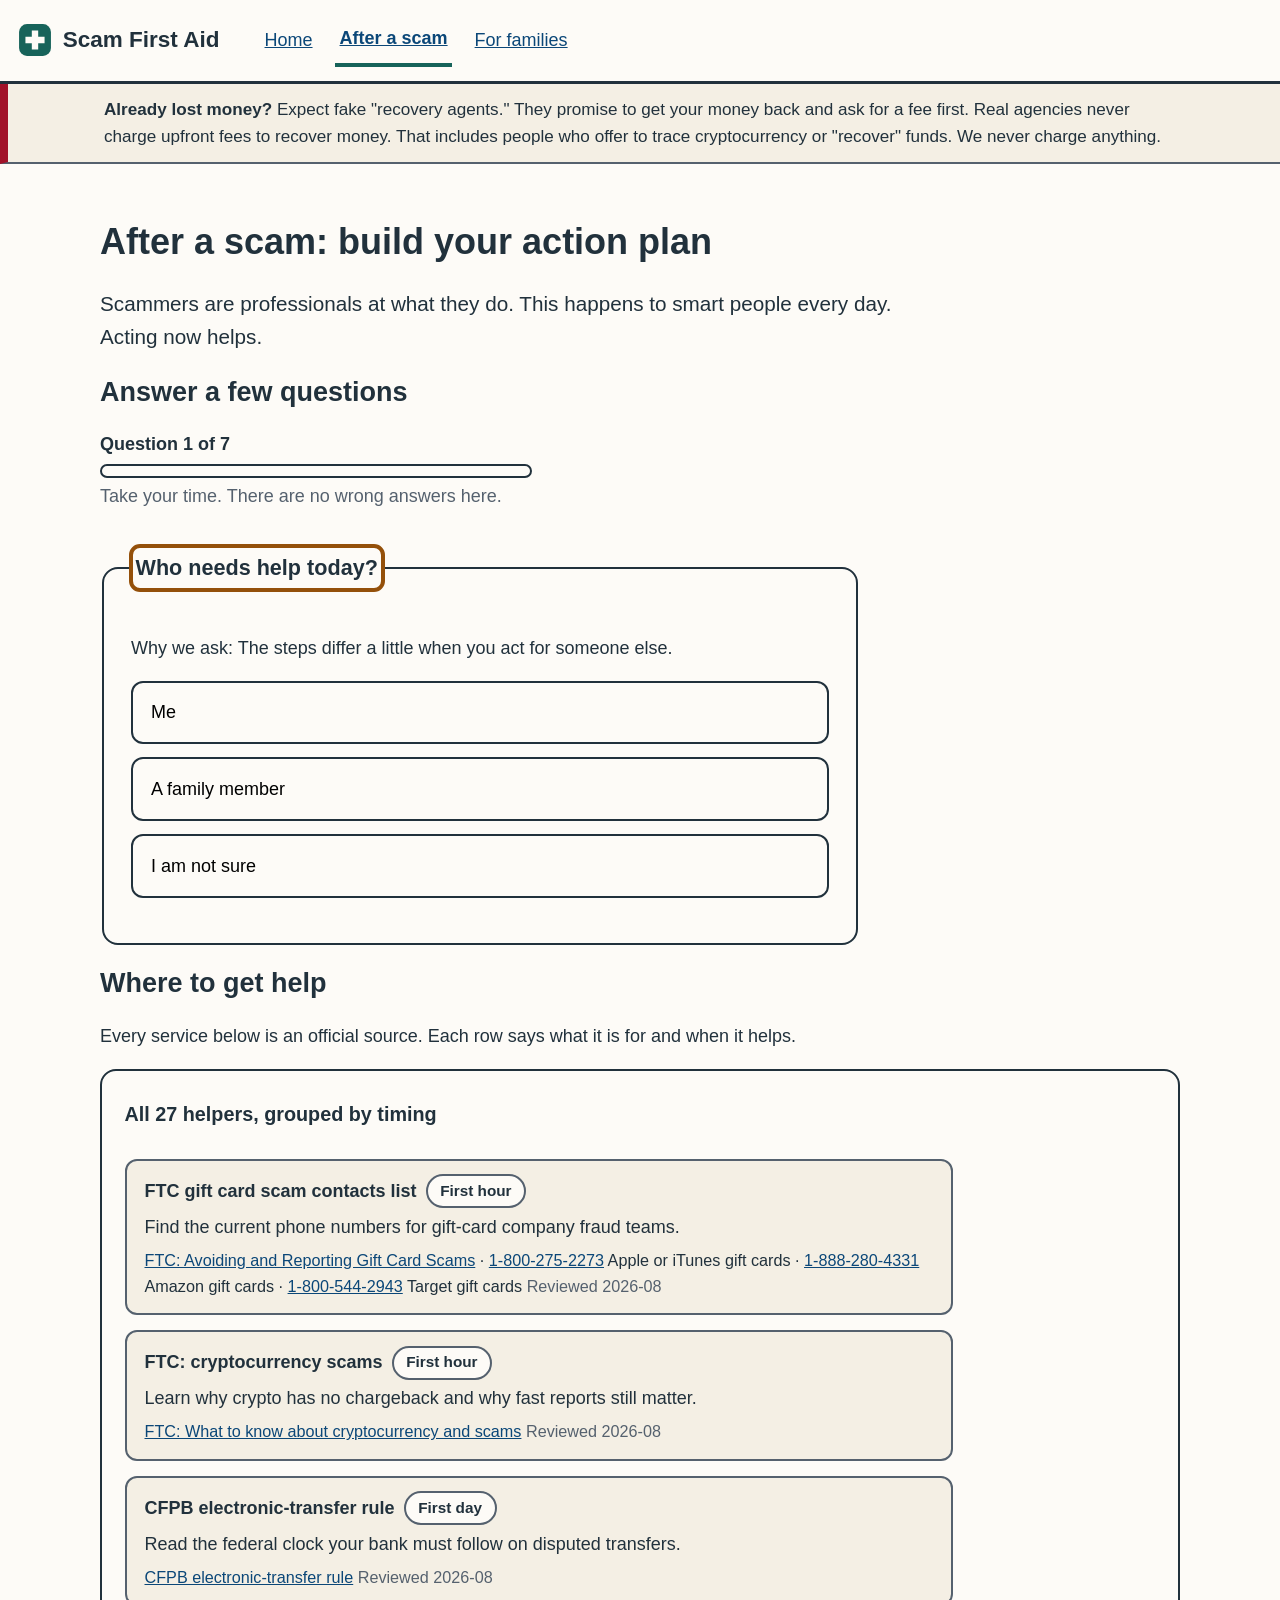
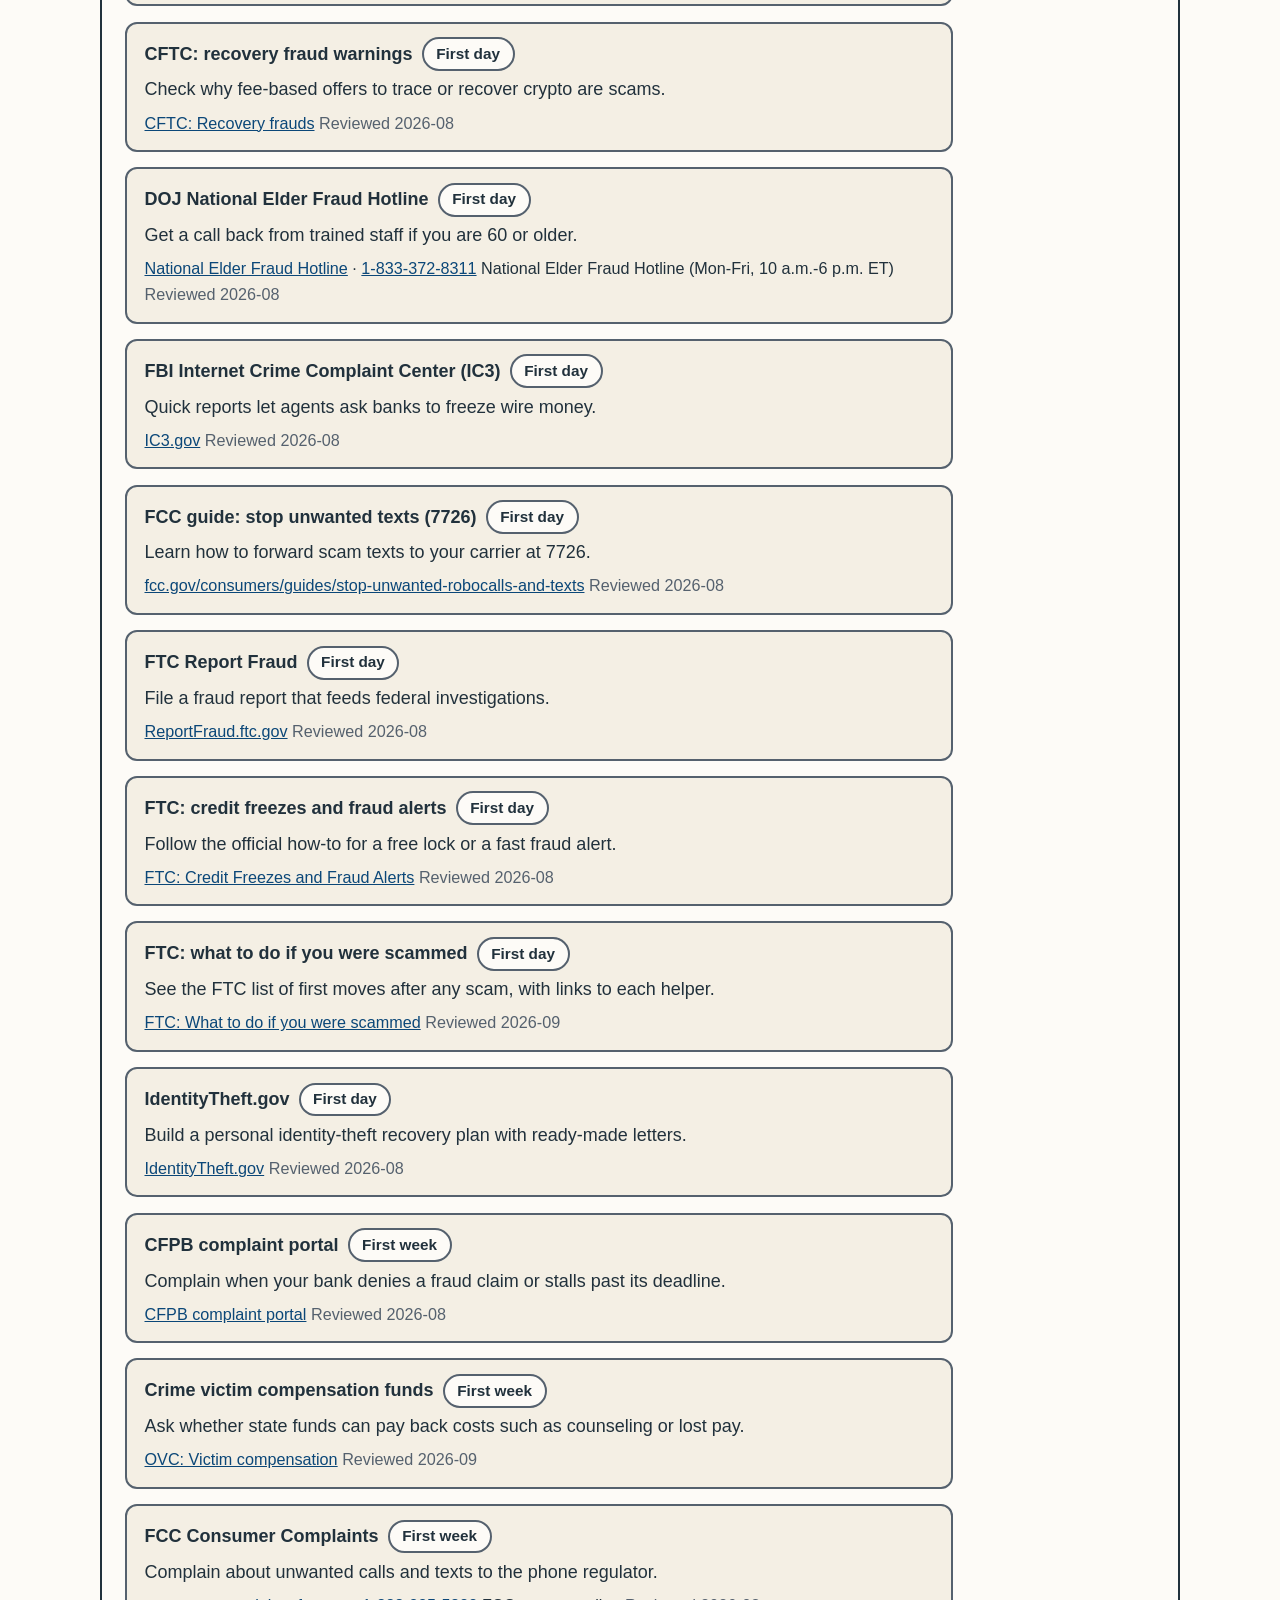
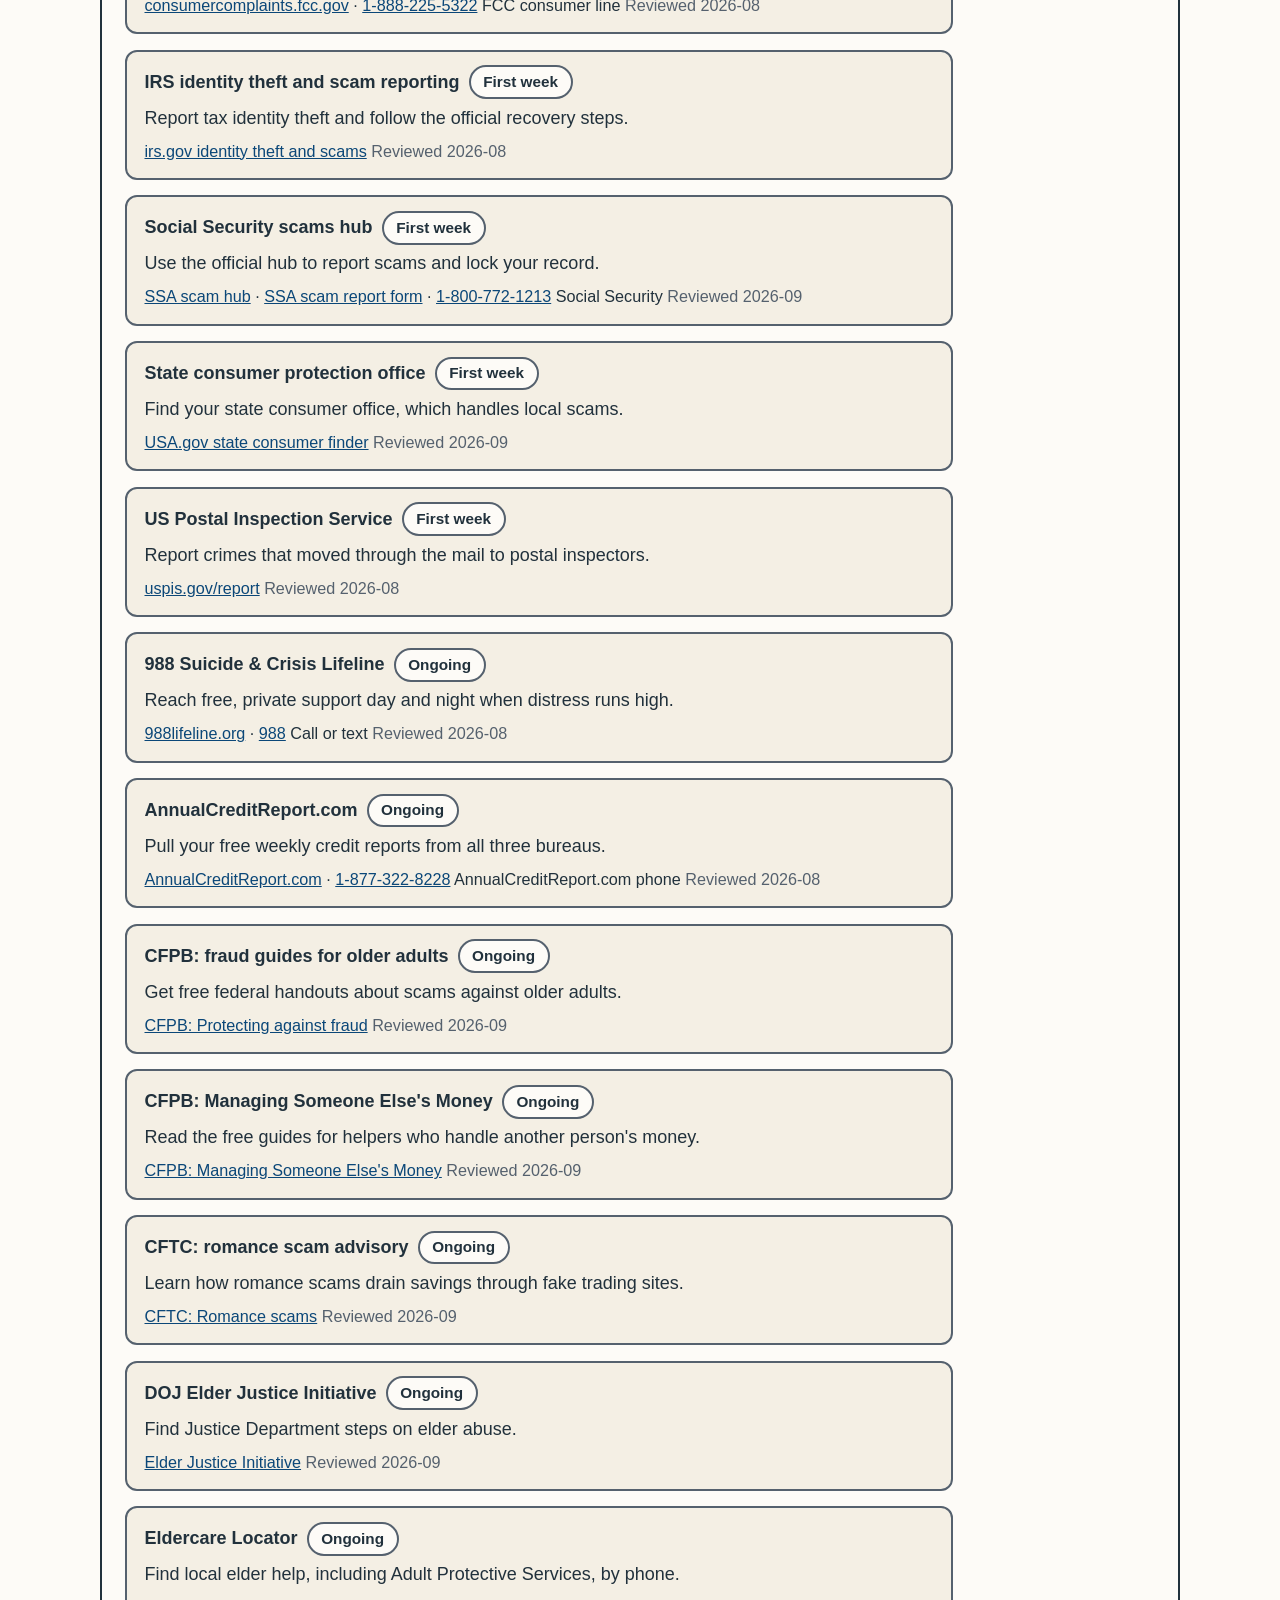
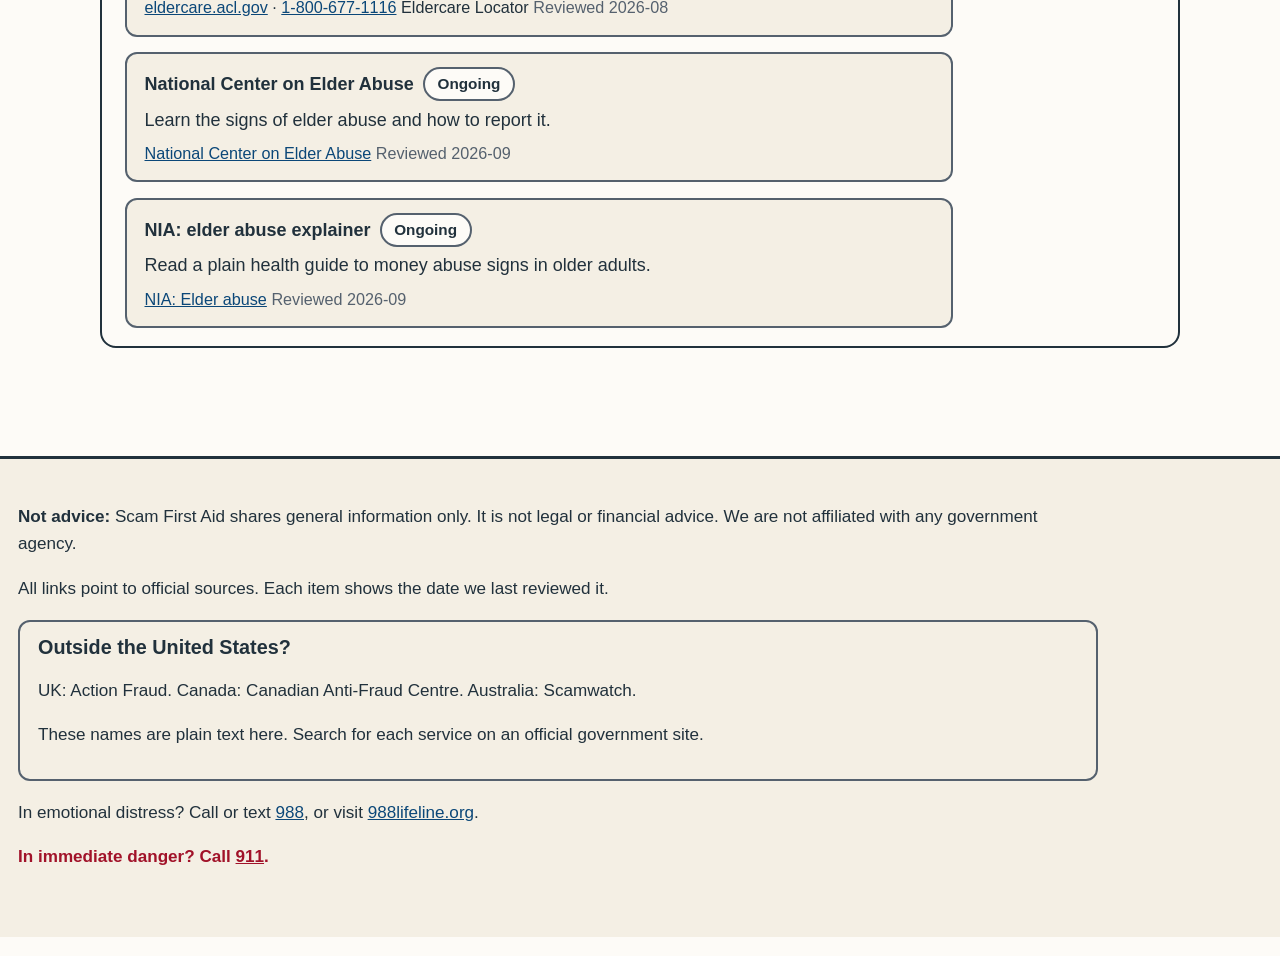
==== after-a-scam.html @ e0d2bd54 "Publish reviewed Scam First Aid static site" ====
<!doctype html>
<html lang="en">
<head>
<meta charset="utf-8">
<meta name="viewport" content="width=device-width, initial-scale=1">
<title>After a scam - build your action plan | Scam First Aid</title>
<meta name="description" content="Answer a few questions. Get ordered, printable steps for gift cards, wires, ACH transfers, debit-card charges, payment apps, identity theft, and more.">
<link rel="icon" href="assets/img/favicon.svg" type="image/svg+xml">
<link rel="stylesheet" href="assets/css/site.css">
<link rel="stylesheet" href="assets/css/print.css" media="print">
</head>
<body>
<a class="skip" href="#main">Skip to main content</a>
<header class="site-header">
  <p class="brand"><a class="brand-link" href="index.html"><img class="brand-mark" src="assets/img/favicon.svg" alt=""><span>Scam First Aid</span></a></p>
  <nav aria-label="Main">
    <ul>
      <li><a href="index.html">Home</a></li>
      <li><a href="after-a-scam.html" aria-current="page">After a scam</a></li>
      <li><a href="family.html">For families</a></li>
    </ul>
  </nav>
</header>

<div class="banner-warning">
  <p class="banner-full"><strong>Already lost money?</strong> Expect fake "recovery agents." They promise to get your money back and ask for a fee first. Real agencies never charge upfront fees to recover money. That includes people who offer to trace cryptocurrency or "recover" funds. We never charge anything.</p>
  <details class="banner-short">
    <summary><span><strong>Lost money?</strong> Beware fees.</span></summary>
    <p>They promise to get your money back and ask for a fee first. That includes people who offer to trace cryptocurrency or "recover" funds. Real agencies never charge upfront fees to recover money. We never charge anything.</p>
  </details>
</div>

<main id="main">
  <div class="page-intro">
    <h1>After a scam: build your action plan</h1>
    <p class="lede">Scammers are professionals at what they do. This happens to smart people every day. Acting now helps.</p>
  </div>

  <section id="wizard" aria-labelledby="wiz-title">
    <h2 id="wiz-title">Answer a few questions</h2>
    <div id="wiz-body"></div>
    <noscript>
      <h3>The short version, no JavaScript needed</h3>
      <ol>
        <li><strong>Call your bank's fraud line now.</strong> Use the number on the back of your card or a paper statement. Ask them to flag your account and review recent activity. Say: "Someone scammed me. Please flag my account."</li>
        <li><strong>Wired money?</strong> Ask your bank to pull the wire back (a recall). The FBI team that freezes wires succeeded about two times out of three in 2024 when victims reported fast. Speed matters most in the first 24 hours.</li>
        <li><strong>Paid with gift cards?</strong> Call the company now. Apple: <a href="tel:+18002752273">1-800-275-2273</a>. Amazon: <a href="tel:+18882804331">1-888-280-4331</a>. Target: <a href="tel:+18005442943">1-800-544-2943</a>. Google Play takes reports online - use the <a href="https://consumer.ftc.gov/articles/avoiding-and-reporting-gift-card-scams" target="_blank" rel="noopener noreferrer">FTC contact list</a>.</li>
        <li><strong>Forward scam texts to 7726.</strong> When your carrier replies, send them the sender's number. See the <a href="https://www.fcc.gov/consumers/guides/stop-unwanted-robocalls-and-texts" target="_blank" rel="noopener noreferrer">FCC guide</a>.</li>
        <li><strong>Debit card, payment app, or ACH bank transfer you did not approve?</strong> Tell your bank: "Please treat this as a disputed error under federal rules. If you need more than 10 business days, give me provisional credit now." Try to report within 60 days of the statement showing it. Some cases can take 45 or 90 days. Read the <a href="https://www.consumerfinance.gov/rules-policy/regulations/1005/11/" target="_blank" rel="noopener noreferrer">CFPB rule</a>. If you sent the payment yourself, getting it back is harder, not hopeless.</li>
        <li><strong>Bank said no or went quiet?</strong> Complain to the <a href="https://www.consumerfinance.gov/complaint/" target="_blank" rel="noopener noreferrer">CFPB</a>. Companies must answer.</li>
        <li><strong>Report it.</strong> Start at <a href="https://reportfraud.ftc.gov/" target="_blank" rel="noopener noreferrer">ReportFraud.ftc.gov</a>. Identity theft? <a href="https://www.identitytheft.gov/" target="_blank" rel="noopener noreferrer">IdentityTheft.gov</a> builds a recovery plan. Scam ran online or by wire? Report at <a href="https://www.ic3.gov/" target="_blank" rel="noopener noreferrer">IC3.gov</a>. Fast reports give the FBI team a chance to ask banks to freeze money.</li>
        <li><strong>Shared your Social Security number?</strong> Freeze your credit at all three bureaus. A credit freeze is a free lock on new loans. A fraud alert is a free one-year flag at one bureau; that bureau tells the other two. How-to: <a href="https://consumer.ftc.gov/articles/credit-freezes-and-fraud-alerts" target="_blank" rel="noopener noreferrer">FTC guide</a>.</li>
        <li><strong>Check your credit weekly.</strong> All three reports are permanently free every week at <a href="https://www.annualcreditreport.com/index.action" target="_blank" rel="noopener noreferrer">AnnualCreditReport.com</a>. Call 1-877-322-8228.</li>
        <li><strong>Paid with crypto?</strong> Crypto has no chargeback, and no bank can pull it back. Report fast to <a href="https://www.ic3.gov/" target="_blank" rel="noopener noreferrer">IC3.gov</a>. Anyone offering to trace or recover coins for a fee is selling a second scam. Read the <a href="https://www.cftc.gov/LearnAndProtect/AdvisoriesAndArticles/RecoveryFrauds.html" target="_blank" rel="noopener noreferrer">CFTC warning</a>.</li>
        <li><strong>Never pay anyone upfront to recover money.</strong> That offer is always another scam.</li>
      </ol>
      <p>Crisis help: call or text <a href="tel:988">988</a>. Older adults: Eldercare Locator <a href="tel:+18006771116">1-800-677-1116</a>. <span class="danger-note">Immediate danger: <a href="tel:911">911</a>.</span></p>
    </noscript>
  </section>

  <div id="plan" hidden></div>

  <section id="help-directory" aria-labelledby="help-dir-title">
    <h2 id="help-dir-title">Where to get help</h2>
    <p>Every service below is an official source. Each row says what it is for and when it helps.</p>
<!-- HELP-DIRECTORY:START -->
    <details class="help-directory" open>
      <summary>All 27 helpers, grouped by timing</summary>
      <ul class="directory-list">
      <li class="dir-row" data-agency="ftc-giftcards">
        <p class="dir-head"><strong>FTC gift card scam contacts list</strong> <span class="dir-chip">First hour</span></p>
        <p class="dir-for">Find the current phone numbers for gift-card company fraud teams.</p>
        <p class="dir-meta"><a href="https://consumer.ftc.gov/articles/avoiding-and-reporting-gift-card-scams" target="_blank" rel="noopener noreferrer">FTC: Avoiding and Reporting Gift Card Scams</a> · <a href="tel:+18002752273">1-800-275-2273</a> Apple or iTunes gift cards · <a href="tel:+18882804331">1-888-280-4331</a> Amazon gift cards · <a href="tel:+18005442943">1-800-544-2943</a> Target gift cards <span class="dir-reviewed">Reviewed 2026-08</span></p>
      </li>
      <li class="dir-row" data-agency="ftc-crypto">
        <p class="dir-head"><strong>FTC: cryptocurrency scams</strong> <span class="dir-chip">First hour</span></p>
        <p class="dir-for">Learn why crypto has no chargeback and why fast reports still matter.</p>
        <p class="dir-meta"><a href="https://consumer.ftc.gov/articles/what-know-about-cryptocurrency-and-scams" target="_blank" rel="noopener noreferrer">FTC: What to know about cryptocurrency and scams</a> <span class="dir-reviewed">Reviewed 2026-08</span></p>
      </li>
      <li class="dir-row" data-agency="cfpb-reg-e">
        <p class="dir-head"><strong>CFPB electronic-transfer rule</strong> <span class="dir-chip">First day</span></p>
        <p class="dir-for">Read the federal clock your bank must follow on disputed transfers.</p>
        <p class="dir-meta"><a href="https://www.consumerfinance.gov/rules-policy/regulations/1005/11/" target="_blank" rel="noopener noreferrer">CFPB electronic-transfer rule</a> <span class="dir-reviewed">Reviewed 2026-08</span></p>
      </li>
      <li class="dir-row" data-agency="cftc-recovery-frauds">
        <p class="dir-head"><strong>CFTC: recovery fraud warnings</strong> <span class="dir-chip">First day</span></p>
        <p class="dir-for">Check why fee-based offers to trace or recover crypto are scams.</p>
        <p class="dir-meta"><a href="https://www.cftc.gov/LearnAndProtect/AdvisoriesAndArticles/RecoveryFrauds.html" target="_blank" rel="noopener noreferrer">CFTC: Recovery frauds</a> <span class="dir-reviewed">Reviewed 2026-08</span></p>
      </li>
      <li class="dir-row" data-agency="ovc-elder-hotline">
        <p class="dir-head"><strong>DOJ National Elder Fraud Hotline</strong> <span class="dir-chip">First day</span></p>
        <p class="dir-for">Get a call back from trained staff if you are 60 or older.</p>
        <p class="dir-meta"><a href="https://ovc.ojp.gov/program/stop-elder-fraud/providing-help-restoring-hope" target="_blank" rel="noopener noreferrer">National Elder Fraud Hotline</a> · <a href="tel:+18333728311">1-833-372-8311</a> National Elder Fraud Hotline (Mon-Fri, 10 a.m.-6 p.m. ET) <span class="dir-reviewed">Reviewed 2026-08</span></p>
      </li>
      <li class="dir-row" data-agency="ic3">
        <p class="dir-head"><strong>FBI Internet Crime Complaint Center (IC3)</strong> <span class="dir-chip">First day</span></p>
        <p class="dir-for">Quick reports let agents ask banks to freeze wire money.</p>
        <p class="dir-meta"><a href="https://www.ic3.gov/" target="_blank" rel="noopener noreferrer">IC3.gov</a> <span class="dir-reviewed">Reviewed 2026-08</span></p>
      </li>
      <li class="dir-row" data-agency="fcc-7726-guide">
        <p class="dir-head"><strong>FCC guide: stop unwanted texts (7726)</strong> <span class="dir-chip">First day</span></p>
        <p class="dir-for">Learn how to forward scam texts to your carrier at 7726.</p>
        <p class="dir-meta"><a href="https://www.fcc.gov/consumers/guides/stop-unwanted-robocalls-and-texts" target="_blank" rel="noopener noreferrer">fcc.gov/consumers/guides/stop-unwanted-robocalls-and-texts</a> <span class="dir-reviewed">Reviewed 2026-08</span></p>
      </li>
      <li class="dir-row" data-agency="ftc-reportfraud">
        <p class="dir-head"><strong>FTC Report Fraud</strong> <span class="dir-chip">First day</span></p>
        <p class="dir-for">File a fraud report that feeds federal investigations.</p>
        <p class="dir-meta"><a href="https://reportfraud.ftc.gov/" target="_blank" rel="noopener noreferrer">ReportFraud.ftc.gov</a> <span class="dir-reviewed">Reviewed 2026-08</span></p>
      </li>
      <li class="dir-row" data-agency="ftc-credit-freezes">
        <p class="dir-head"><strong>FTC: credit freezes and fraud alerts</strong> <span class="dir-chip">First day</span></p>
        <p class="dir-for">Follow the official how-to for a free lock or a fast fraud alert.</p>
        <p class="dir-meta"><a href="https://consumer.ftc.gov/articles/credit-freezes-and-fraud-alerts" target="_blank" rel="noopener noreferrer">FTC: Credit Freezes and Fraud Alerts</a> <span class="dir-reviewed">Reviewed 2026-08</span></p>
      </li>
      <li class="dir-row" data-agency="ftc-scammed">
        <p class="dir-head"><strong>FTC: what to do if you were scammed</strong> <span class="dir-chip">First day</span></p>
        <p class="dir-for">See the FTC list of first moves after any scam, with links to each helper.</p>
        <p class="dir-meta"><a href="https://consumer.ftc.gov/articles/what-do-if-you-were-scammed" target="_blank" rel="noopener noreferrer">FTC: What to do if you were scammed</a> <span class="dir-reviewed">Reviewed 2026-09</span></p>
      </li>
      <li class="dir-row" data-agency="identitytheft">
        <p class="dir-head"><strong>IdentityTheft.gov</strong> <span class="dir-chip">First day</span></p>
        <p class="dir-for">Build a personal identity-theft recovery plan with ready-made letters.</p>
        <p class="dir-meta"><a href="https://www.identitytheft.gov/" target="_blank" rel="noopener noreferrer">IdentityTheft.gov</a> <span class="dir-reviewed">Reviewed 2026-08</span></p>
      </li>
      <li class="dir-row" data-agency="cfpb-complaint">
        <p class="dir-head"><strong>CFPB complaint portal</strong> <span class="dir-chip">First week</span></p>
        <p class="dir-for">Complain when your bank denies a fraud claim or stalls past its deadline.</p>
        <p class="dir-meta"><a href="https://www.consumerfinance.gov/complaint/" target="_blank" rel="noopener noreferrer">CFPB complaint portal</a> <span class="dir-reviewed">Reviewed 2026-08</span></p>
      </li>
      <li class="dir-row" data-agency="ovc-compensation">
        <p class="dir-head"><strong>Crime victim compensation funds</strong> <span class="dir-chip">First week</span></p>
        <p class="dir-for">Ask whether state funds can pay back costs such as counseling or lost pay.</p>
        <p class="dir-meta"><a href="https://ovc.ojp.gov/topics/victim-compensation" target="_blank" rel="noopener noreferrer">OVC: Victim compensation</a> <span class="dir-reviewed">Reviewed 2026-09</span></p>
      </li>
      <li class="dir-row" data-agency="fcc-complaints">
        <p class="dir-head"><strong>FCC Consumer Complaints</strong> <span class="dir-chip">First week</span></p>
        <p class="dir-for">Complain about unwanted calls and texts to the phone regulator.</p>
        <p class="dir-meta"><a href="https://consumercomplaints.fcc.gov/hc/en-us" target="_blank" rel="noopener noreferrer">consumercomplaints.fcc.gov</a> · <a href="tel:+18882255322">1-888-225-5322</a> FCC consumer line <span class="dir-reviewed">Reviewed 2026-08</span></p>
      </li>
      <li class="dir-row" data-agency="irs-scams">
        <p class="dir-head"><strong>IRS identity theft and scam reporting</strong> <span class="dir-chip">First week</span></p>
        <p class="dir-for">Report tax identity theft and follow the official recovery steps.</p>
        <p class="dir-meta"><a href="https://www.irs.gov/identity-theft-fraud-scams" target="_blank" rel="noopener noreferrer">irs.gov identity theft and scams</a> <span class="dir-reviewed">Reviewed 2026-08</span></p>
      </li>
      <li class="dir-row" data-agency="ssa-scams">
        <p class="dir-head"><strong>Social Security scams hub</strong> <span class="dir-chip">First week</span></p>
        <p class="dir-for">Use the official hub to report scams and lock your record.</p>
        <p class="dir-meta"><a href="https://www.ssa.gov/scam/" target="_blank" rel="noopener noreferrer">SSA scam hub</a> · <a href="https://oig.ssa.gov/report/" target="_blank" rel="noopener noreferrer">SSA scam report form</a> · <a href="tel:+18007721213">1-800-772-1213</a> Social Security <span class="dir-reviewed">Reviewed 2026-09</span></p>
      </li>
      <li class="dir-row" data-agency="state-consumer">
        <p class="dir-head"><strong>State consumer protection office</strong> <span class="dir-chip">First week</span></p>
        <p class="dir-for">Find your state consumer office, which handles local scams.</p>
        <p class="dir-meta"><a href="https://www.usa.gov/state-consumer" target="_blank" rel="noopener noreferrer">USA.gov state consumer finder</a> <span class="dir-reviewed">Reviewed 2026-09</span></p>
      </li>
      <li class="dir-row" data-agency="uspis">
        <p class="dir-head"><strong>US Postal Inspection Service</strong> <span class="dir-chip">First week</span></p>
        <p class="dir-for">Report crimes that moved through the mail to postal inspectors.</p>
        <p class="dir-meta"><a href="https://www.uspis.gov/report" target="_blank" rel="noopener noreferrer">uspis.gov/report</a> <span class="dir-reviewed">Reviewed 2026-08</span></p>
      </li>
      <li class="dir-row" data-agency="lifeline-988">
        <p class="dir-head"><strong>988 Suicide &amp; Crisis Lifeline</strong> <span class="dir-chip">Ongoing</span></p>
        <p class="dir-for">Reach free, private support day and night when distress runs high.</p>
        <p class="dir-meta"><a href="https://988lifeline.org/" target="_blank" rel="noopener noreferrer">988lifeline.org</a> · <a href="tel:988">988</a> Call or text <span class="dir-reviewed">Reviewed 2026-08</span></p>
      </li>
      <li class="dir-row" data-agency="annualcreditreport">
        <p class="dir-head"><strong>AnnualCreditReport.com</strong> <span class="dir-chip">Ongoing</span></p>
        <p class="dir-for">Pull your free weekly credit reports from all three bureaus.</p>
        <p class="dir-meta"><a href="https://www.annualcreditreport.com/index.action" target="_blank" rel="noopener noreferrer">AnnualCreditReport.com</a> · <a href="tel:+18773228228">1-877-322-8228</a> AnnualCreditReport.com phone <span class="dir-reviewed">Reviewed 2026-08</span></p>
      </li>
      <li class="dir-row" data-agency="cfpb-older-adults">
        <p class="dir-head"><strong>CFPB: fraud guides for older adults</strong> <span class="dir-chip">Ongoing</span></p>
        <p class="dir-for">Get free federal handouts about scams against older adults.</p>
        <p class="dir-meta"><a href="https://www.consumerfinance.gov/consumer-tools/educator-tools/resources-for-older-adults/protecting-against-fraud/" target="_blank" rel="noopener noreferrer">CFPB: Protecting against fraud</a> <span class="dir-reviewed">Reviewed 2026-09</span></p>
      </li>
      <li class="dir-row" data-agency="cfpb-msem">
        <p class="dir-head"><strong>CFPB: Managing Someone Else's Money</strong> <span class="dir-chip">Ongoing</span></p>
        <p class="dir-for">Read the free guides for helpers who handle another person's money.</p>
        <p class="dir-meta"><a href="https://www.consumerfinance.gov/consumer-tools/managing-someone-elses-money/" target="_blank" rel="noopener noreferrer">CFPB: Managing Someone Else's Money</a> <span class="dir-reviewed">Reviewed 2026-09</span></p>
      </li>
      <li class="dir-row" data-agency="cftc-romance">
        <p class="dir-head"><strong>CFTC: romance scam advisory</strong> <span class="dir-chip">Ongoing</span></p>
        <p class="dir-for">Learn how romance scams drain savings through fake trading sites.</p>
        <p class="dir-meta"><a href="https://www.cftc.gov/LearnAndProtect/AdvisoriesAndArticles/RomanceScam.html" target="_blank" rel="noopener noreferrer">CFTC: Romance scams</a> <span class="dir-reviewed">Reviewed 2026-09</span></p>
      </li>
      <li class="dir-row" data-agency="doj-elderjustice">
        <p class="dir-head"><strong>DOJ Elder Justice Initiative</strong> <span class="dir-chip">Ongoing</span></p>
        <p class="dir-for">Find Justice Department steps on elder abuse.</p>
        <p class="dir-meta"><a href="https://www.justice.gov/elderjustice" target="_blank" rel="noopener noreferrer">Elder Justice Initiative</a> <span class="dir-reviewed">Reviewed 2026-09</span></p>
      </li>
      <li class="dir-row" data-agency="eldercare-locator">
        <p class="dir-head"><strong>Eldercare Locator</strong> <span class="dir-chip">Ongoing</span></p>
        <p class="dir-for">Find local elder help, including Adult Protective Services, by phone.</p>
        <p class="dir-meta"><a href="https://eldercare.acl.gov/" target="_blank" rel="noopener noreferrer">eldercare.acl.gov</a> · <a href="tel:+18006771116">1-800-677-1116</a> Eldercare Locator <span class="dir-reviewed">Reviewed 2026-08</span></p>
      </li>
      <li class="dir-row" data-agency="ncea">
        <p class="dir-head"><strong>National Center on Elder Abuse</strong> <span class="dir-chip">Ongoing</span></p>
        <p class="dir-for">Learn the signs of elder abuse and how to report it.</p>
        <p class="dir-meta"><a href="https://ncea.acl.gov" target="_blank" rel="noopener noreferrer">National Center on Elder Abuse</a> <span class="dir-reviewed">Reviewed 2026-09</span></p>
      </li>
      <li class="dir-row" data-agency="nia-elder-abuse">
        <p class="dir-head"><strong>NIA: elder abuse explainer</strong> <span class="dir-chip">Ongoing</span></p>
        <p class="dir-for">Read a plain health guide to money abuse signs in older adults.</p>
        <p class="dir-meta"><a href="https://www.nia.nih.gov/health/elder-abuse" target="_blank" rel="noopener noreferrer">NIA: Elder abuse</a> <span class="dir-reviewed">Reviewed 2026-09</span></p>
      </li>
      </ul>
    </details>
    <!-- HELP-DIRECTORY:END -->
  </section>
</main>

<footer class="site-footer no-print">
  <p><strong>Not advice:</strong> Scam First Aid shares general information only. It is not legal or financial advice. We are not affiliated with any government agency.</p>
  <p>All links point to official sources. Each item shows the date we last reviewed it.</p>
  <section class="footer-card" aria-labelledby="outside-us-title">
    <h2 id="outside-us-title">Outside the United States?</h2>
    <p>UK: Action Fraud. Canada: Canadian Anti-Fraud Centre. Australia: Scamwatch.</p>
    <p>These names are plain text here. Search for each service on an official government site.</p>
  </section>
  <p>In emotional distress? Call or text <a href="tel:988">988</a>, or visit <a href="https://988lifeline.org/" target="_blank" rel="noopener noreferrer">988lifeline.org</a>.</p>
  <p class="danger-note">In immediate danger? Call <a href="tel:911">911</a>.</p>
</footer>

<p id="sfa-live" class="visually-hidden" role="status" aria-live="polite"></p>

<script src="assets/js/sfa-common.js" defer></script>
<script src="assets/js/sfa-data.generated.js" defer></script>
<script src="assets/js/sfa-wizard.js" defer></script>
<script defer>
(function () {
  'use strict';
  function boot() {
    try {
      window.SFA.wizard.init(document.getElementById('wizard'), document.getElementById('plan'));
    } catch (err) {
      window.SFA.fault(err);
    }
  }
  if (document.readyState === 'loading') {
    document.addEventListener('DOMContentLoaded', boot);
  } else {
    boot();
  }
})();
</script>
</body>
</html>
---- assets/css/site.css ----
:root {
  --paper: #fdfbf7;
  --ink: #21313c;
  --soft: #f4efe4;
  --calm-soft: #e3eee6;
  --calm: #17635a;
  --calm-dark: #0f4a43;
  --link: #0b4778;
  --link-visited: #5b3d80;
  --focus: #94500a;
  --line: #55616e;
  --urgent: #8a4500;
  --today-badge-bg: #7a4d00;
  --danger: #a11229;
}

* { box-sizing: border-box; }

html {
  font-size: 112.5%;
  scroll-behavior: smooth;
}

body {
  margin: 0;
  background: var(--paper);
  color: var(--ink);
  font-family: "Source Sans 3", "Source Sans Pro", -apple-system, "Segoe UI", Roboto, Arial, sans-serif;
  line-height: 1.6;
}

body.large-print {
  font-size: 133%;
}

p, li, dd { max-width: 46rem; }

h1, h2, h3 { line-height: 1.2; max-width: 40rem; }

a { color: var(--link); }
a:visited { color: var(--link-visited); }

a:focus-visible, button:focus-visible, input:focus-visible, select:focus-visible, [tabindex]:focus-visible {
  outline: 4px solid var(--focus);
  outline-offset: 3px;
  border-radius: 4px;
}

.skip {
  position: absolute;
  left: -9999px;
  top: 0;
  background: var(--paper);
  padding: 0.75rem 1rem;
  z-index: 10;
}
.skip:focus { left: 0.5rem; }

.visually-hidden {
  position: absolute !important;
  width: 1px;
  height: 1px;
  overflow: hidden;
  clip: rect(0 0 0 0);
  white-space: nowrap;
}

.site-header {
  border-bottom: 3px solid var(--ink);
  padding: 0.75rem 1rem;
  display: flex;
  flex-wrap: wrap;
  gap: 0.5rem 2rem;
  align-items: center;
  background: var(--paper);
}

.brand {
  margin: 0;
  font-weight: 700;
  font-size: 1.25rem;
}
.brand-link {
  display: inline-flex;
  align-items: center;
  gap: 0.6rem;
  min-height: 52px;
  padding-right: 0.25rem;
  color: var(--ink);
  text-decoration: none;
}
.brand-mark {
  width: 34px;
  height: 34px;
  flex: none;
}

.site-header nav ul {
  list-style: none;
  display: flex;
  gap: 1rem;
  margin: 0;
  padding: 0;
  flex-wrap: wrap;
}
.site-header nav a {
  display: inline-flex;
  align-items: center;
  padding: 0.45rem 0.25rem;
  min-height: 52px;
  line-height: 1.3;
}
.site-header nav a[aria-current="page"] {
  font-weight: 700;
  border-bottom: 4px solid var(--calm);
}

.banner-warning {
  background: var(--soft);
  border-bottom: 2px solid var(--line);
  border-left: 8px solid var(--danger);
  padding: 0.65rem 1rem;
  font-size: 0.95rem;
}
.banner-warning p { margin: 0 auto; max-width: 60rem; }
.banner-short { display: none; }

main {
  padding: 2rem 1rem 3.5rem;
  max-width: 62rem;
  margin: 0 auto;
}

.lede { font-size: 1.15rem; }

.hero {
  background: var(--calm-soft);
  border: 2px solid var(--line);
  border-radius: 20px;
  padding: 1.5rem;
  margin: 0 0 1.5rem;
  display: grid;
  gap: 1rem;
  align-items: center;
}
.hero h1 {
  margin: 0 0 0.4rem;
  font-size: 1.9rem;
  letter-spacing: -0.01em;
}
.hero .lede { margin: 0; }
.hero-art {
  width: 100%;
  max-width: 17rem;
  height: auto;
  justify-self: center;
}

@media (min-width: 48rem) {
  .hero { grid-template-columns: 1.2fr 1fr; padding: 1.25rem 1.75rem; }
  .hero-art { max-width: 14rem; }
}

@media (max-width: 480px) {
  .banner-full { display: none; }
  .banner-short { display: block; margin: 0 auto; max-width: 60rem; }
  .banner-short summary {
    display: flex;
    align-items: center;
    justify-content: space-between;
    gap: 0.75rem;
    min-height: 52px;
    cursor: pointer;
  }
  .banner-short summary::after {
    content: "Read more";
    flex: none;
    font-weight: 700;
    color: var(--calm-dark);
  }
  .banner-short[open] summary::after { content: "Show less"; }
  .hero-art { display: none; }
  main { padding-top: 0.75rem; }
  .hero { padding: 1rem; margin-bottom: 1rem; }
  .hero h1 { font-size: 1.55rem; }
  main.home {
    display: flex;
    flex-direction: column;
  }
  main.home .doors { order: -1; }
}

.doors {
  display: grid;
  gap: 1.5rem;
  grid-template-columns: repeat(auto-fit, minmax(17rem, 1fr));
  margin: 0 0 2rem;
  padding: 0;
  list-style: none;
}

.how-section {
  display: grid;
  grid-template-columns: minmax(0, 1fr) minmax(18rem, 1.25fr);
  gap: 1.25rem;
  align-items: center;
  padding: 1.25rem;
  margin: 0 0 2rem;
  background: var(--calm-soft);
  border: 2px solid var(--line);
  border-radius: 18px;
}
.how-section h2 { margin-top: 0; }
.how-section p { margin-top: 0; }
.pathway-art {
  width: 100%;
  height: auto;
  justify-self: center;
}

.door {
  border: 3px solid var(--ink);
  border-radius: 18px;
  padding: 1.25rem 1.4rem 1.15rem;
  display: flex;
  flex-direction: column;
  gap: 0.5rem;
  min-height: 52px;
  height: 100%;
  color: var(--ink);
  text-decoration: none;
  background: var(--paper);
  transition: transform 0.15s ease-out, box-shadow 0.15s ease-out;
}
.door:hover {
  background: var(--soft);
  transform: translateY(-2px);
  box-shadow: 0 4px 0 rgba(33, 49, 60, 0.25);
}
.door-icon {
  width: 52px;
  height: 52px;
}
.door-eyebrow {
  align-self: flex-start;
  font-size: 0.85rem;
  font-weight: 700;
  letter-spacing: 0.06em;
  text-transform: uppercase;
  color: var(--calm-dark);
  background: var(--calm-soft);
  border-radius: 999px;
  padding: 0.2rem 0.75rem;
}
.door h2 { margin: 0; font-size: 1.45rem; }
.door p { margin: 0; }
.door-cta {
  margin-top: auto;
  padding-top: 0.55rem;
  font-weight: 700;
  color: var(--calm-dark);
}

.how-list li { margin-bottom: 0.75rem; }

.privacy-box {
  border: 2px solid var(--calm);
  border-radius: 14px;
  background: var(--calm-soft);
  padding: 1.25rem 1.5rem;
  margin: 2rem 0;
}
.privacy-box h2 { margin-top: 0; }

.crisis-box {
  border: 3px solid var(--ink);
  border-radius: 12px;
  padding: 1.25rem 1.5rem;
  margin: 2rem 0 0;
}
.crisis-box h2, .crisis-box h3 { margin-top: 0; }
.crisis-box ul { padding-left: 1.25rem; }
.crisis-box li { margin-bottom: 0.6rem; }
.danger-line, .danger-note {
  color: var(--danger);
  font-weight: 700;
}
.danger-line a, .danger-note a { color: inherit; }

.wiz-progress {
  font-weight: 700;
  margin: 1rem 0 0.25rem;
}

.wiz-reassure {
  margin: 0.25rem 0 0.75rem;
  color: var(--line);
}

.progressbar {
  height: 14px;
  border: 2px solid var(--ink);
  border-radius: 999px;
  overflow: hidden;
  max-width: 24rem;
  background: var(--paper);
}
.progressbar span {
  display: block;
  height: 100%;
  width: 0;
  background: var(--calm);
  transition: width 0.2s ease-out;
}

.qcard {
  border: 2px solid var(--ink);
  border-radius: 16px;
  padding: 1.5rem;
  margin-top: 1rem;
  max-width: 42rem;
  background: var(--paper);
}
.qcard legend {
  font-weight: 700;
  font-size: 1.2rem;
  padding: 0 0.25rem;
}
.qcard .why {
  margin: 0 0 1rem;
  color: var(--ink);
}
.qcard fieldset { border: none; margin: 0; padding: 0; }

.choices {
  display: grid;
  gap: 0.75rem;
  padding: 0;
  margin: 0 0 1rem;
  list-style: none;
}

.choice {
  display: flex;
  align-items: center;
  gap: 0.75rem;
  width: 100%;
  min-height: 52px;
  text-align: left;
  font: inherit;
  padding: 0.85rem 1rem;
  border: 2px solid var(--ink);
  border-radius: 12px;
  background: var(--paper);
  cursor: pointer;
}
.choice:hover { background: var(--soft); }
.choice input {
  width: 26px;
  height: 26px;
  accent-color: var(--calm);
}

.wiz-actions {
  display: flex;
  gap: 0.75rem;
  flex-wrap: wrap;
  align-items: center;
}

button.btn, a.btn {
  font: inherit;
  font-weight: 700;
  min-height: 52px;
  padding: 0.65rem 1.35rem;
  border-radius: 12px;
  border: 2px solid var(--ink);
  background: var(--paper);
  color: var(--ink);
  cursor: pointer;
  display: inline-block;
}
button.btn.primary, a.btn.primary {
  background: var(--calm);
  border-color: var(--calm-dark);
  color: #ffffff;
}
button.btn:hover, a.btn:hover { background: var(--soft); color: var(--ink); }
button.btn.primary:hover, a.btn.primary:hover { background: var(--calm-dark); border-color: var(--calm-dark); color: #ffffff; }
button.btn[disabled] { opacity: 0.5; cursor: not-allowed; }

.plan-header {
  display: flex;
  flex-wrap: wrap;
  gap: 0.75rem 1.5rem;
  align-items: flex-start;
  justify-content: space-between;
  margin-top: 2.5rem;
  border-top: 3px solid var(--calm);
  padding-top: 1.25rem;
}
.plan-actions { display: flex; gap: 0.5rem; flex-wrap: wrap; }
.plan-date { margin: 0.35rem 0 0; color: var(--line); }
.plan-print-brand, .privacy-print-note { display: none; }

.tier-heading {
  margin: 1.75rem 0 0.5rem;
  font-size: 1.15rem;
  letter-spacing: 0.02em;
}

ol.plan-list { list-style: none; margin: 0; padding: 0; }

.plan-item {
  list-style: none;
}

.step-card {
  border: 2px solid var(--ink);
  border-radius: 16px;
  padding: 1.25rem 1.4rem;
  margin: 1rem 0;
  break-inside: avoid;
}
.step-head {
  display: flex;
  flex-wrap: wrap;
  gap: 0.5rem 0.75rem;
  align-items: baseline;
}
.step-number {
  font-weight: 700;
  color: var(--calm-dark);
  font-size: 1.15rem;
}
.step-head h4 { margin: 0; }

.badge {
  font-size: 0.85rem;
  font-weight: 700;
  padding: 0.2rem 0.6rem;
  border-radius: 999px;
  border: 2px solid currentColor;
  white-space: nowrap;
}
.badge-now { color: var(--urgent); }
.badge-today { color: var(--today-badge-bg); }
.badge-week { color: var(--line); }

.step-label { font-weight: 700; }

.say-block {
  background: var(--soft);
  border-left: 6px solid var(--calm);
  padding: 0.85rem 1.1rem;
  margin: 0.75rem 0;
  border-radius: 0 10px 10px 0;
}
.say-block p { margin: 0 0 0.5rem; }
.say-block blockquote {
  margin: 0;
  font-size: 1.05rem;
}

.copy-btn {
  font: inherit;
  font-size: 0.95rem;
  min-height: 52px;
  padding: 0.35rem 0.9rem;
  border-radius: 10px;
  border: 2px solid var(--ink);
  background: var(--paper);
  cursor: pointer;
}
.copy-btn:hover { background: var(--soft); }

.step-note { font-style: italic; }

.contacts {
  list-style: none;
  padding: 0;
  margin: 0.5rem 0;
}
.contacts li { margin: 0.35rem 0; }
.phone-link {
  font-weight: 700;
  font-size: 1.15rem;
}

.source-line {
  font-size: 0.9rem;
  color: var(--line);
  margin: 0.75rem 0 0;
}
.source-line a { color: var(--link); }

.done-box {
  display: flex;
  align-items: center;
  gap: 0.6rem;
  margin-top: 0.75rem;
  font-weight: 700;
  min-height: 52px;
  cursor: pointer;
}
.done-box input { width: 24px; height: 24px; accent-color: var(--calm); }
.step-card.is-done { opacity: 0.6; }

.summary-chips {
  display: flex;
  flex-wrap: wrap;
  gap: 0.5rem;
  list-style: none;
  padding: 0;
  margin: 1rem 0;
}
.chip {
  border: 2px solid var(--line);
  border-radius: 999px;
  padding: 0.3rem 0.8rem;
  background: var(--soft);
}

.fam-form {
  border: 2px solid var(--ink);
  border-radius: 16px;
  padding: 1.5rem;
  margin: 1rem 0;
  max-width: 34rem;
  background: var(--paper);
}
.fam-form label {
  display: block;
  font-weight: 700;
  margin-bottom: 0.3rem;
}
.fam-form select {
  font: inherit;
  min-height: 52px;
  padding: 0.5rem;
  border: 2px solid var(--ink);
  border-radius: 10px;
  background: var(--paper);
  color: var(--ink);
  width: 100%;
  margin-bottom: 1rem;
}
.fam-callout {
  border-left: 6px solid var(--calm);
  background: var(--soft);
  padding: 0.75rem 1rem;
  margin: 1rem 0;
  border-radius: 0 10px 10px 0;
}
.fam-callout a {
  display: inline-flex;
  align-items: center;
  min-height: 52px;
  margin-top: 0.35rem;
  padding: 0.35rem 0.8rem;
  border: 2px solid var(--calm-dark);
  border-radius: 10px;
  background: var(--paper);
  font-weight: 700;
}
.fam-callout a:hover { background: var(--calm-soft); }

.avoid-table {
  border-collapse: collapse;
  width: 100%;
  max-width: 46rem;
  margin: 0.75rem 0 1.25rem;
}
.avoid-table caption {
  text-align: left;
  font-weight: 700;
  padding-bottom: 0.4rem;
}
.avoid-table th, .avoid-table td {
  border: 2px solid var(--ink);
  padding: 0.6rem 0.75rem;
  text-align: left;
  vertical-align: top;
}

.script-lines { padding-left: 1.25rem; }
.script-lines li { margin-bottom: 0.6rem; }

.agreement-lines { padding-left: 1.25rem; }
.agreement-lines li { margin-bottom: 0.6rem; }

.print-only { display: none; }

.scenario-label { font-weight: 700; margin-bottom: 0.25rem; }

.resistance-moves { padding-left: 1.25rem; }
.resistance-moves li { margin-bottom: 0.6rem; }
.hard-line {
  border-left: 6px solid var(--urgent);
  padding: 0.5rem 0.75rem;
  margin: 0.75rem 0;
  font-weight: 700;
}
.refresh-note { font-style: italic; }

.practice-roles {
  display: grid;
  gap: 0.75rem;
  margin: 0.75rem 0;
}
@media (min-width: 40rem) {
  .practice-roles { grid-template-columns: 1fr 1fr; }
}
.practice-role {
  border: 2px solid var(--line);
  border-radius: 12px;
  padding: 0.75rem 1rem;
  background: var(--soft);
}
.practice-role h4 { margin: 0 0 0.35rem; }

.letter-block {
  border: 2px solid var(--ink);
  border-radius: 14px;
  padding: 1rem 1.25rem;
  margin: 1rem 0;
}
.letter-block h3 { margin-top: 0; }
.letter-body p { margin: 0.5rem 0; }

.ritual-picker {
  border: 2px solid var(--ink);
  border-radius: 12px;
  padding: 0.75rem 1rem;
  margin: 0.75rem 0;
  max-width: 34rem;
}
.ritual-picker legend { font-weight: 700; padding: 0 0.4rem; }
.ritual-option {
  display: inline-flex;
  align-items: center;
  gap: 0.4rem;
  min-height: 52px;
  margin-right: 1.25rem;
  font-weight: 700;
}
.ritual-slots { padding-left: 1.25rem; }
.ritual-slots li { margin-bottom: 0.35rem; }
.strip-note { font-style: italic; }

.site-footer {
  border-top: 3px solid var(--ink);
  padding: 1.5rem 1rem 2.75rem;
  font-size: 0.95rem;
  background: var(--soft);
}
.site-footer p { max-width: 60rem; }
.footer-card {
  max-width: 60rem;
  margin: 1rem 0;
  padding: 0.75rem 1rem;
  border: 2px solid var(--line);
  border-radius: 12px;
}
.footer-card h2 { margin: 0 0 0.35rem; font-size: 1.1rem; }

@media (prefers-reduced-motion: reduce) {
  html { scroll-behavior: auto; }
  * { transition: none !important; }
}

.help-directory {
  border: 2px solid var(--ink);
  border-radius: 16px;
  padding: 1rem 1.25rem;
  margin: 1rem 0 2rem;
  background: var(--paper);
}
.help-directory summary {
  display: flex;
  align-items: center;
  min-height: 52px;
  font-weight: 700;
  font-size: 1.1rem;
  cursor: pointer;
}
.directory-list {
  list-style: none;
  padding: 0;
  margin: 1rem 0 0;
  display: grid;
  gap: 0.85rem;
}
.dir-row {
  border: 2px solid var(--line);
  border-radius: 12px;
  padding: 0.75rem 1rem;
  background: var(--soft);
}
.dir-head {
  margin: 0 0 0.25rem;
  display: flex;
  flex-wrap: wrap;
  align-items: center;
  gap: 0.5rem;
}
.dir-chip {
  font-size: 0.85rem;
  font-weight: 700;
  border: 2px solid var(--line);
  border-radius: 999px;
  padding: 0.15rem 0.7rem;
  background: var(--paper);
}
.dir-for { margin: 0 0 0.35rem; }
.dir-meta { margin: 0; font-size: 0.9rem; }
.dir-reviewed { color: var(--line); }

.evidence-box {
  border: 2px solid var(--calm-dark);
  border-radius: 14px;
  background: var(--calm-soft);
  padding: 1rem 1.25rem;
  margin: 1rem 0;
}
.evidence-box h3 { margin-top: 0; }
.evidence-box ul { padding-left: 1.25rem; margin-bottom: 0; }
.evidence-box li { margin-bottom: 0.4rem; }

.wallet-card {
  border: 2px dashed var(--ink);
  border-radius: 10px;
  padding: 0.75rem 1rem;
  margin: 1rem 0;
  max-width: 3.5in;
  background: var(--paper);
}
.wallet-card h3 { margin-top: 0; font-size: 1rem; }
.wallet-card p { margin: 0.3rem 0; }
.wallet-card ul { padding-left: 1.25rem; margin-bottom: 0; }
.wallet-card li { margin-bottom: 0.3rem; }

@media (min-width: 48rem) {
  main { padding: 1.75rem 1rem 4rem; }
}

@media (max-width: 47.99rem) {
  .how-section { grid-template-columns: 1fr; }
}
---- assets/css/print.css ----
@page {
  margin: 0.5in;
}

@page wallet {
  size: 3.5in 2in;
  margin: 0.12in;
}

body {
  font-size: 11pt;
  line-height: 1.4;
  color: #000;
  background: #fff;
}

body.large-print {
  font-size: 13pt;
}

[tabindex]:focus,
:focus {
  outline: none !important;
}

body.plan-shown .page-intro,
body.plan-shown #plan > .lede {
  display: none !important;
}

body.plan-shown #help-directory {
  display: none !important;
}

.site-header,
.banner-warning,
.hero,
.doors,
.wiz-actions,
.wiz-reassure,
.plan-actions,
.summary-wrap,
.copy-btn,
.done-box,
.skip,
#sfa-live,
.fam-form,
.ritual-picker,
.privacy-box,
.how-list,
.no-print {
  display: none !important;
}

.print-only {
  display: block !important;
}

a {
  color: #000;
  text-decoration: none;
}

.plan-print-brand {
  display: block !important;
  font-size: 10pt;
  font-weight: 700;
  letter-spacing: 0.08em;
  text-transform: uppercase;
  margin: 0 0 2pt;
}

h1 { font-size: 18pt; }
h2 { font-size: 15pt; }
h3 { font-size: 13pt; }

.plan-header {
  border-top: none;
  padding-top: 0;
  margin-top: 0;
}
.plan-title-wrap h2 { font-size: 16pt; }
.plan-date {
  color: #000;
  font-size: 10pt;
  margin: 2pt 0 4pt;
}

.step-card a[href^="http"]::after,
.crisis-box a[href^="http"]::after {
  content: " (" attr(href) ")";
  font-size: 8pt;
  word-break: break-all;
}

.step-card,
.crisis-box {
  border: 1.5pt solid #000;
  border-radius: 0;
  padding: 6pt 9pt;
  margin: 5pt 0;
  break-inside: avoid;
  page-break-inside: avoid;
}

.evidence-box,
.wallet-card {
  border: 1.5pt solid #000;
  border-radius: 0;
  padding: 6pt 9pt;
  margin: 5pt 0;
  break-inside: avoid;
  page-break-inside: avoid;
}

.letter-block,
.ritual-strip,
.agreement-lines,
.refresh-note {
  break-inside: avoid;
  page-break-inside: avoid;
}

.letter-block {
  border: 1.5pt solid #000;
  padding: 6pt 9pt;
  margin: 5pt 0;
}

.letter-block h3,
.ritual-strip h4 {
  margin-top: 0;
}

.ritual-slots {
  padding-left: 14pt;
  margin: 2pt 0;
}

.ritual-slots li { margin-bottom: 1pt; }

.hard-line {
  border-left: 3pt solid #000;
  padding: 4pt 7pt;
  margin: 4pt 0;
}

.evidence-box h3,
.wallet-card h3 {
  font-size: 11.5pt;
  margin-top: 0;
}

.wallet-card {
  page: wallet;
  box-sizing: border-box;
  width: calc(3.5in - 0.24in);
  max-width: none;
  border-style: solid;
  border-width: 1pt;
  font-size: 8pt;
}

.wallet-card ul {
  padding-left: 12pt;
  margin: 2pt 0;
}

.wallet-card li { margin-bottom: 1pt; }

.tier-heading {
  break-after: avoid;
  page-break-after: avoid;
  margin: 9pt 0 2pt;
  font-size: 11.5pt;
}

.say-block {
  background: #fff;
  border-left: 3pt solid #000;
  padding: 4pt 7pt;
  margin: 4pt 0;
}
.say-block blockquote { font-size: 10.5pt; }

.step-head h4 { font-size: 11.5pt; }

.badge { color: #000; }

.contacts { margin: 2pt 0; }
.contacts li { margin: 1pt 0; }

.phone-link { font-size: 10.5pt; }

.source-line {
  font-size: 8.5pt;
  color: #000;
  margin: 3pt 0 0;
}

.privacy-print-note {
  display: block !important;
  font-size: 9pt;
  margin-top: 10pt;
  border-top: 1pt solid #000;
  padding-top: 5pt;
}

.crisis-box {
  font-size: 10pt;
}
.crisis-box li { margin-bottom: 3pt; }
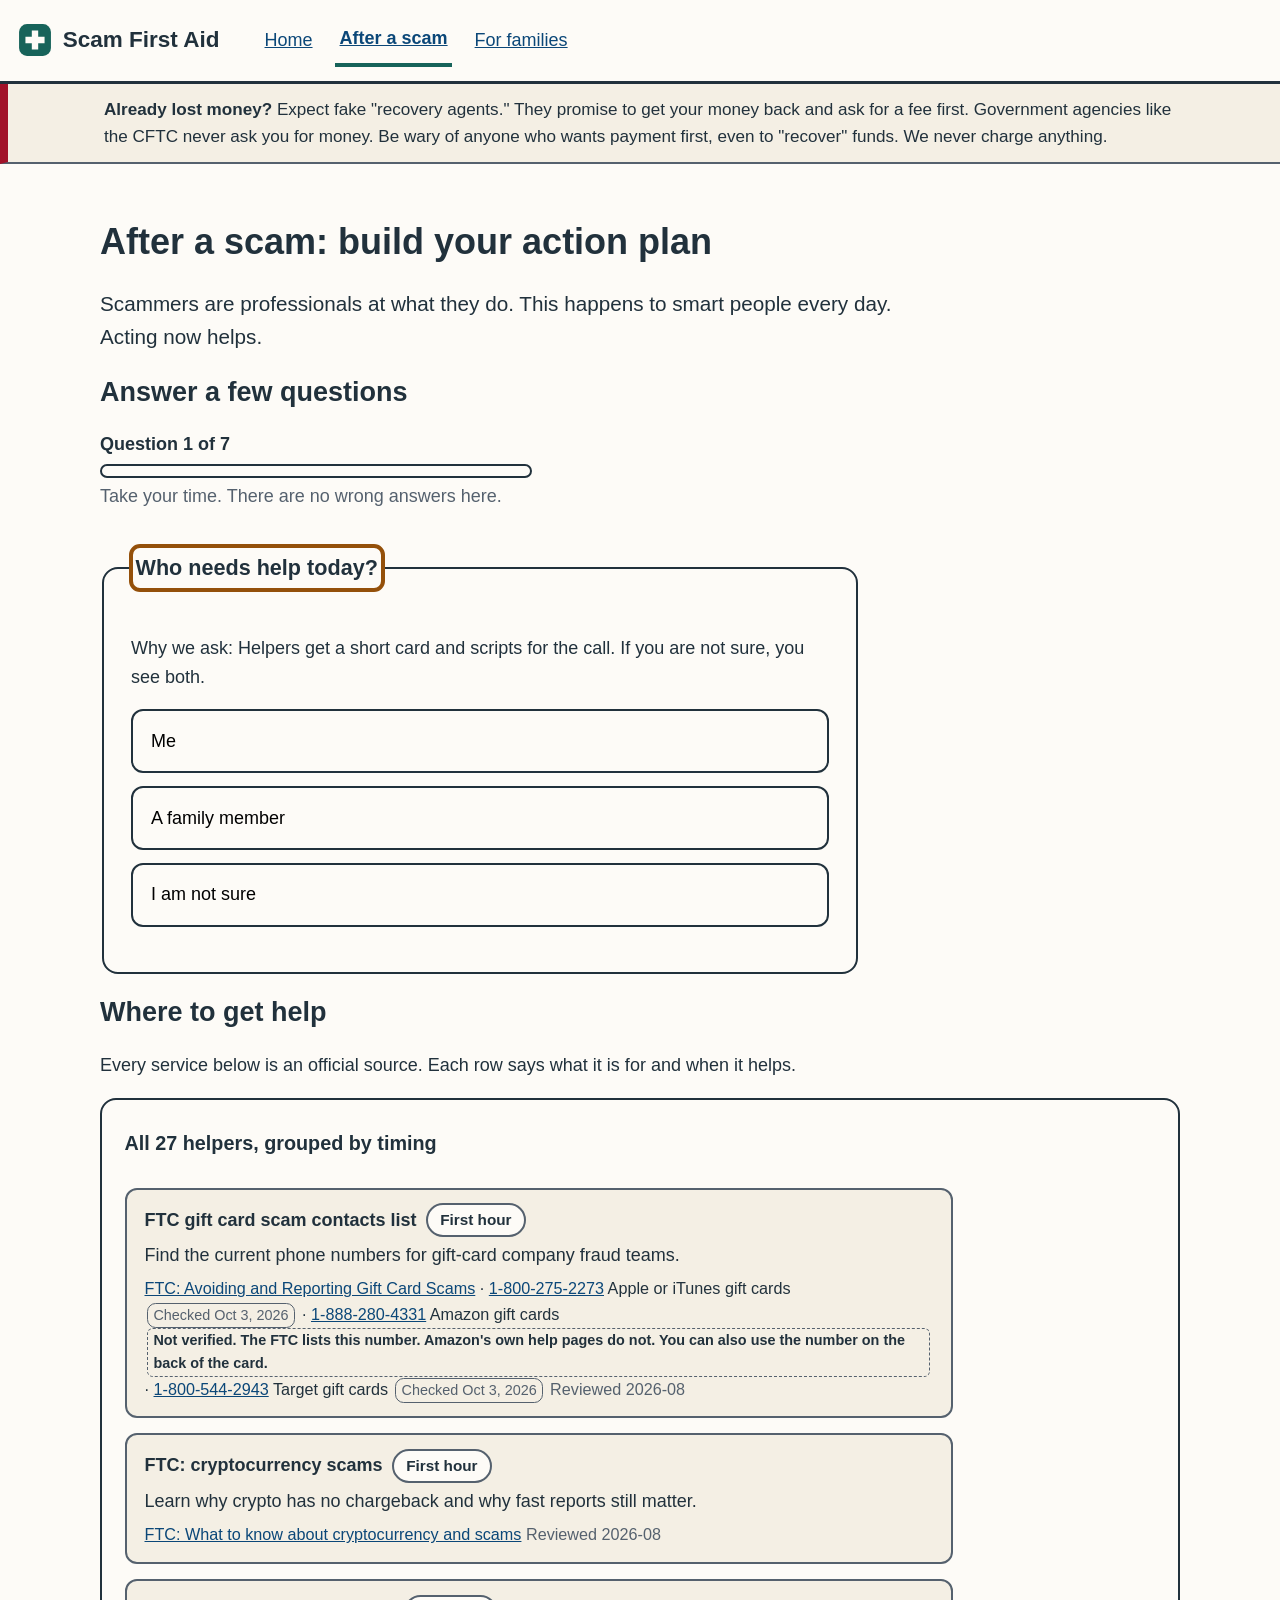
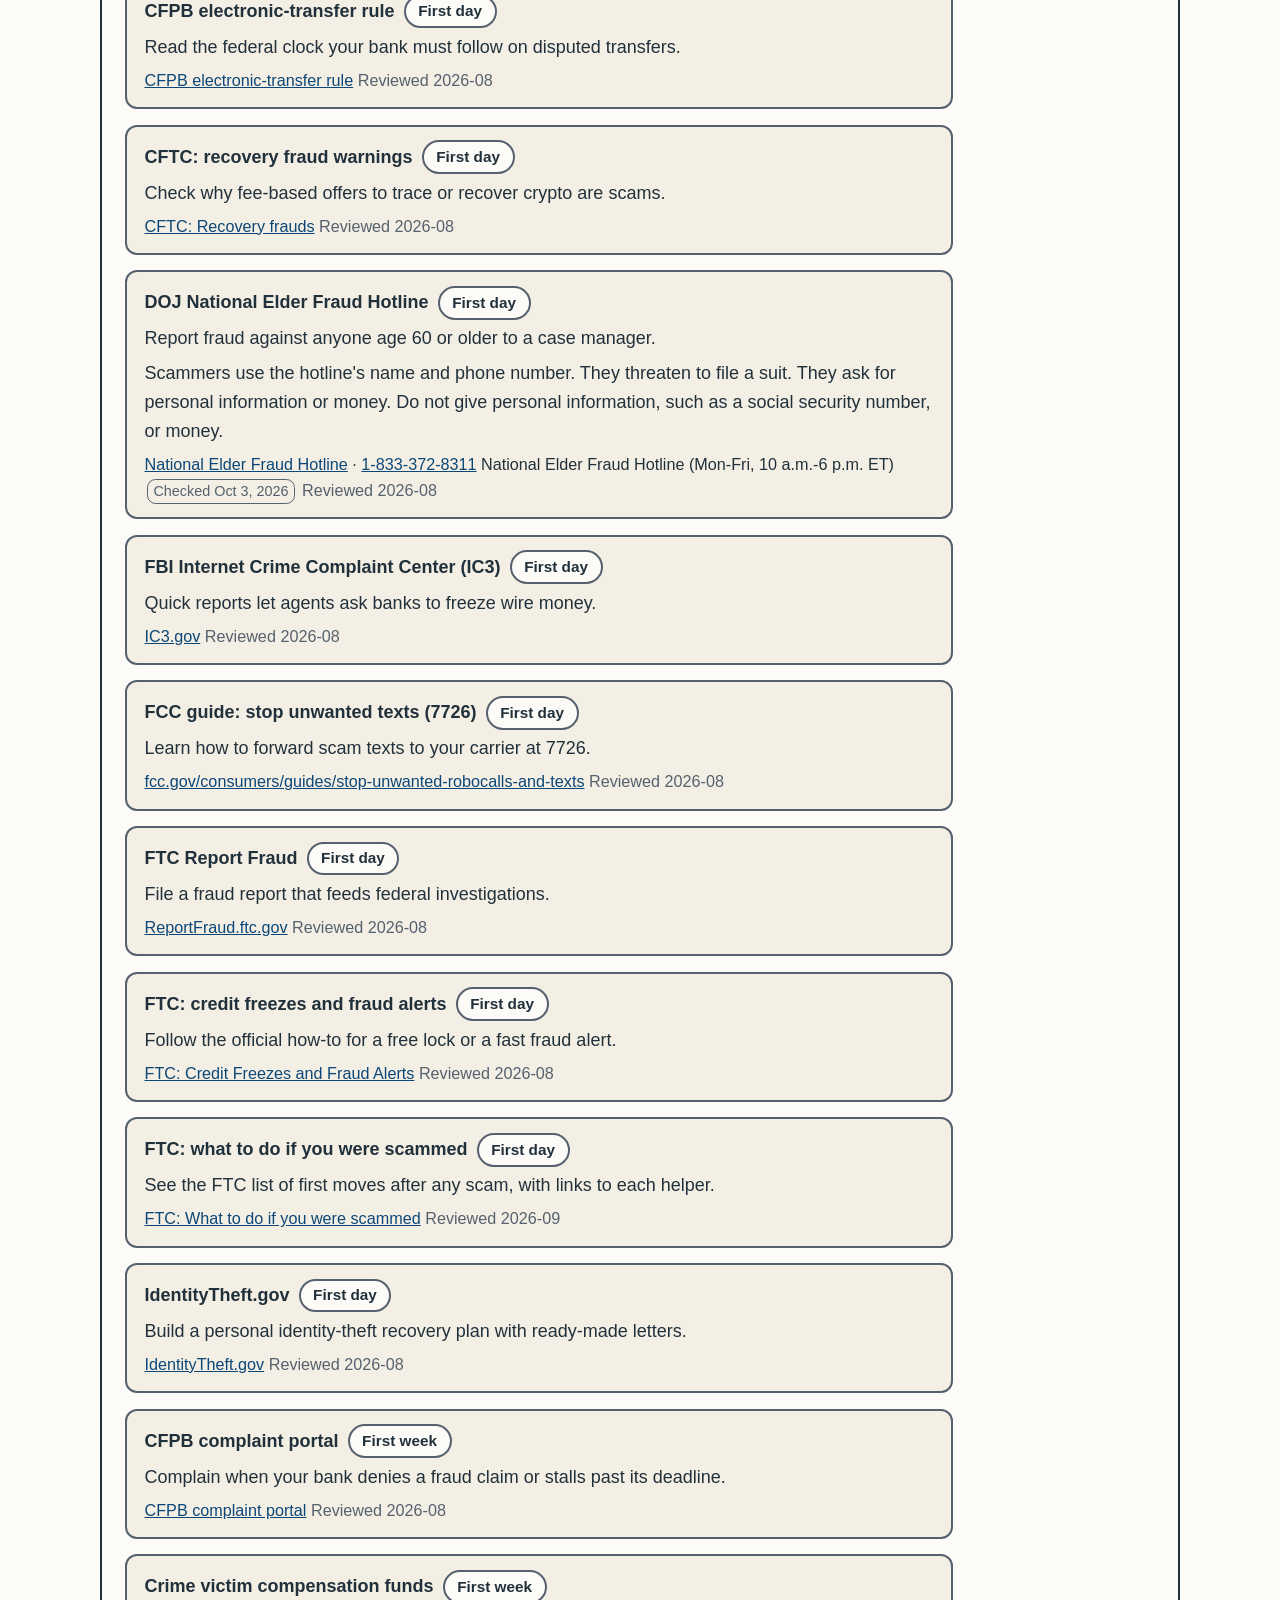
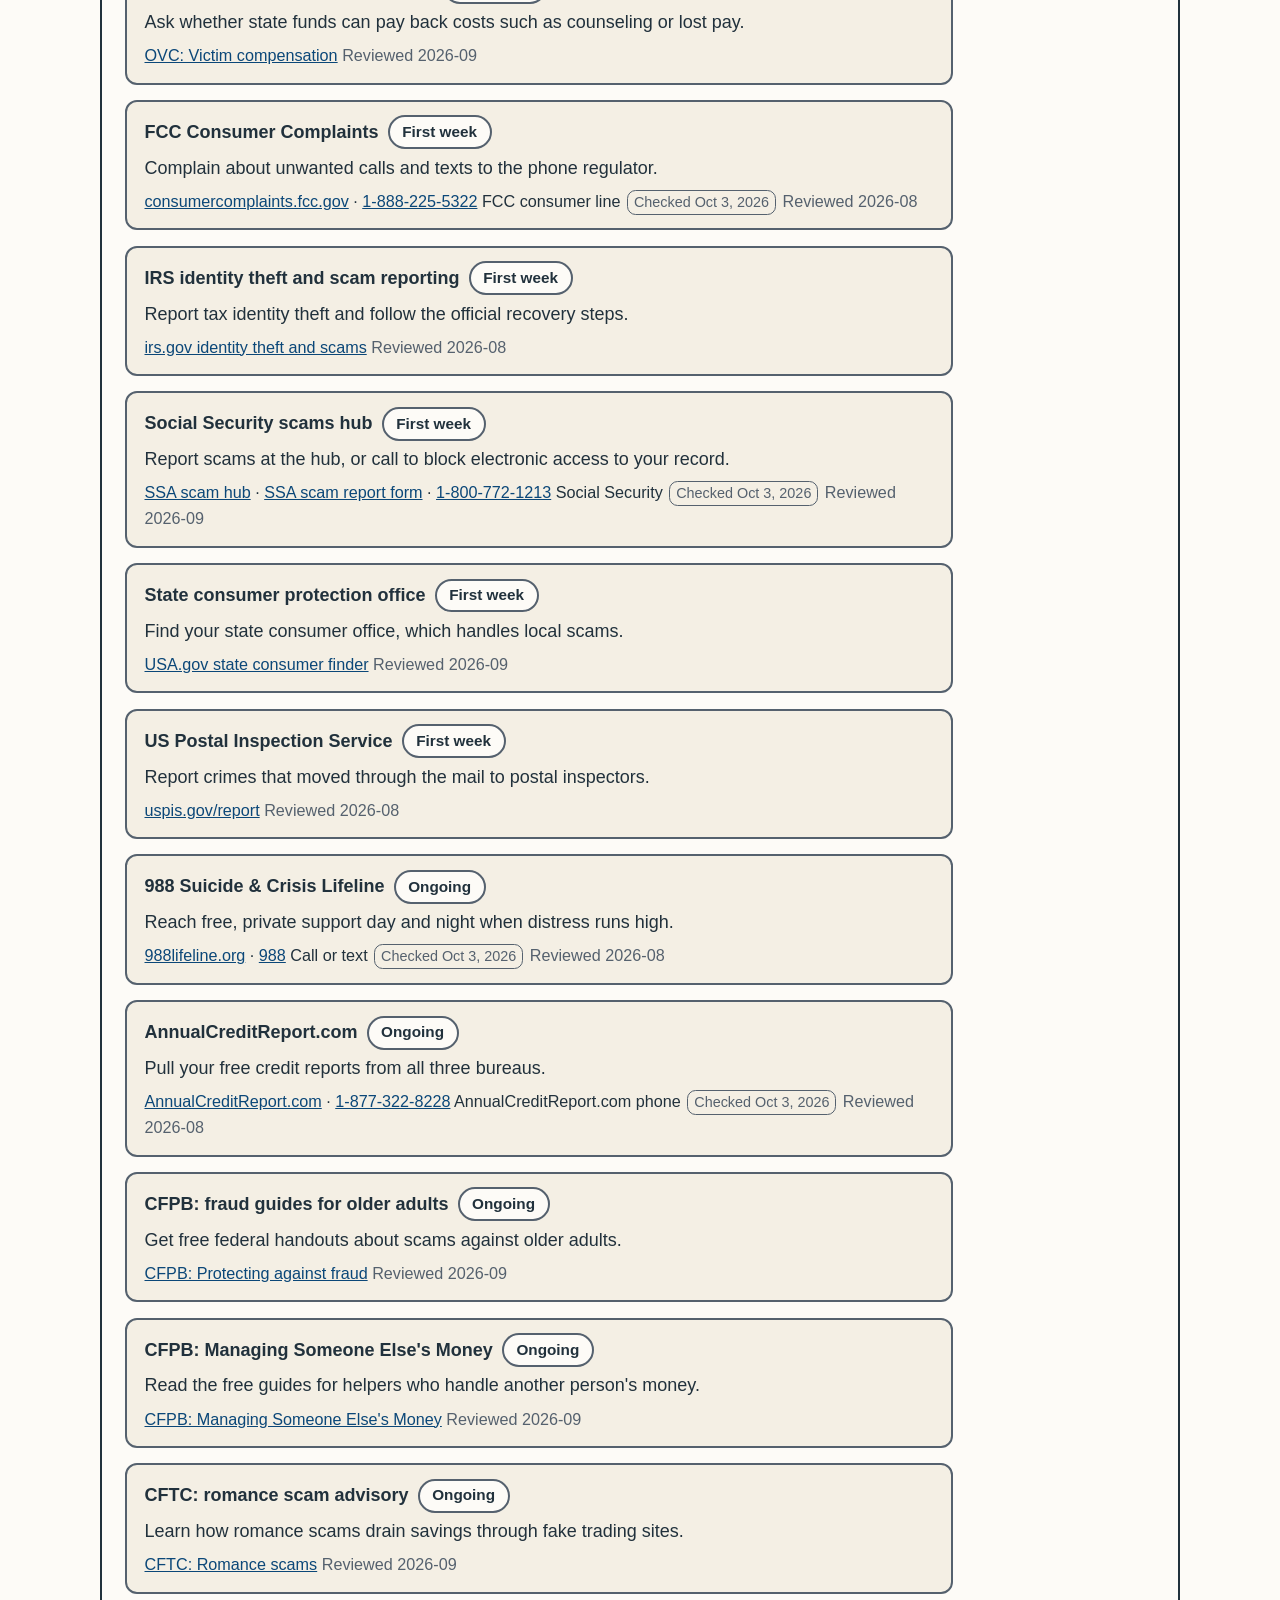
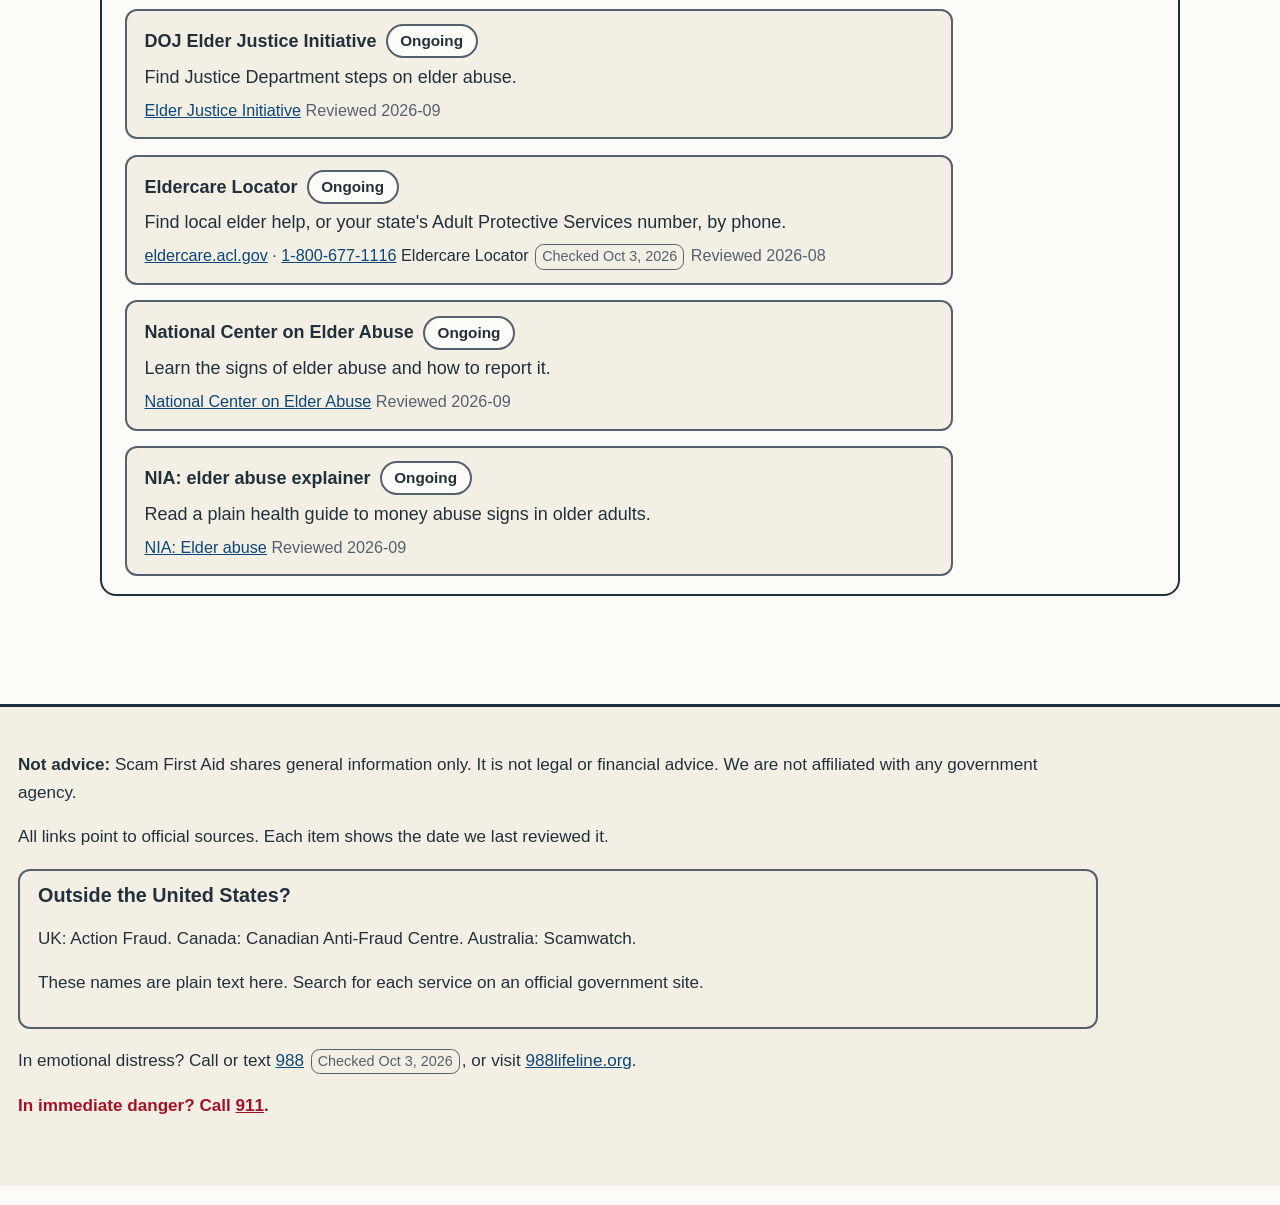
==== commit 2e3876ec: "Publish 51215c92ff13" ====
--- a/after-a-scam.html
+++ b/after-a-scam.html
@@ -23,10 +23,10 @@
 </header>
 
 <div class="banner-warning">
-  <p class="banner-full"><strong>Already lost money?</strong> Expect fake "recovery agents." They promise to get your money back and ask for a fee first. Real agencies never charge upfront fees to recover money. That includes people who offer to trace cryptocurrency or "recover" funds. We never charge anything.</p>
+  <p class="banner-full"><strong>Already lost money?</strong> Expect fake "recovery agents." They promise to get your money back and ask for a fee first. Government agencies like the CFTC never ask you for money. Be wary of anyone who wants payment first, even to "recover" funds. We never charge anything.</p>
   <details class="banner-short">
     <summary><span><strong>Lost money?</strong> Beware fees.</span></summary>
-    <p>They promise to get your money back and ask for a fee first. That includes people who offer to trace cryptocurrency or "recover" funds. Real agencies never charge upfront fees to recover money. We never charge anything.</p>
+    <p>They promise to get your money back and ask for a fee first. Government agencies like the CFTC never ask you for money. Be wary of anyone who wants payment first, even to "recover" funds. We never charge anything.</p>
   </details>
 </div>
 
@@ -43,18 +43,18 @@
       <h3>The short version, no JavaScript needed</h3>
       <ol>
         <li><strong>Call your bank's fraud line now.</strong> Use the number on the back of your card or a paper statement. Ask them to flag your account and review recent activity. Say: "Someone scammed me. Please flag my account."</li>
-        <li><strong>Wired money?</strong> Ask your bank to pull the wire back (a recall). The FBI team that freezes wires succeeded about two times out of three in 2024 when victims reported fast. Speed matters most in the first 24 hours.</li>
-        <li><strong>Paid with gift cards?</strong> Call the company now. Apple: <a href="tel:+18002752273">1-800-275-2273</a>. Amazon: <a href="tel:+18882804331">1-888-280-4331</a>. Target: <a href="tel:+18005442943">1-800-544-2943</a>. Google Play takes reports online - use the <a href="https://consumer.ftc.gov/articles/avoiding-and-reporting-gift-card-scams" target="_blank" rel="noopener noreferrer">FTC contact list</a>.</li>
+        <li><strong>Wired money?</strong> Ask your bank to pull the wire back (a recall). The FBI's Recovery Asset Team can help ask banks to freeze money sent by wire. It helps most when you report as quickly as possible. The quicker you act, the better your chance of getting your money back.</li>
+        <li><strong>Paid with gift cards?</strong> Call the company now. Apple: <a href="tel:+18002752273">1-800-275-2273</a> <span class="phone-state">Checked Oct 3, 2026</span>. Amazon: <a href="tel:+18882804331">1-888-280-4331</a> <span class="phone-state phone-state-flag">Not verified. The FTC lists this number. Amazon's own help pages do not. You can also use the number on the back of the card.</span> Target: <a href="tel:+18005442943">1-800-544-2943</a> <span class="phone-state">Checked Oct 3, 2026</span>. Google Play takes reports online - use the <a href="https://consumer.ftc.gov/articles/avoiding-and-reporting-gift-card-scams" target="_blank" rel="noopener noreferrer">FTC contact list</a>.</li>
         <li><strong>Forward scam texts to 7726.</strong> When your carrier replies, send them the sender's number. See the <a href="https://www.fcc.gov/consumers/guides/stop-unwanted-robocalls-and-texts" target="_blank" rel="noopener noreferrer">FCC guide</a>.</li>
         <li><strong>Debit card, payment app, or ACH bank transfer you did not approve?</strong> Tell your bank: "Please treat this as a disputed error under federal rules. If you need more than 10 business days, give me provisional credit now." Try to report within 60 days of the statement showing it. Some cases can take 45 or 90 days. Read the <a href="https://www.consumerfinance.gov/rules-policy/regulations/1005/11/" target="_blank" rel="noopener noreferrer">CFPB rule</a>. If you sent the payment yourself, getting it back is harder, not hopeless.</li>
         <li><strong>Bank said no or went quiet?</strong> Complain to the <a href="https://www.consumerfinance.gov/complaint/" target="_blank" rel="noopener noreferrer">CFPB</a>. Companies must answer.</li>
         <li><strong>Report it.</strong> Start at <a href="https://reportfraud.ftc.gov/" target="_blank" rel="noopener noreferrer">ReportFraud.ftc.gov</a>. Identity theft? <a href="https://www.identitytheft.gov/" target="_blank" rel="noopener noreferrer">IdentityTheft.gov</a> builds a recovery plan. Scam ran online or by wire? Report at <a href="https://www.ic3.gov/" target="_blank" rel="noopener noreferrer">IC3.gov</a>. Fast reports give the FBI team a chance to ask banks to freeze money.</li>
         <li><strong>Shared your Social Security number?</strong> Freeze your credit at all three bureaus. A credit freeze is a free lock on new loans. A fraud alert is a free one-year flag at one bureau; that bureau tells the other two. How-to: <a href="https://consumer.ftc.gov/articles/credit-freezes-and-fraud-alerts" target="_blank" rel="noopener noreferrer">FTC guide</a>.</li>
-        <li><strong>Check your credit weekly.</strong> All three reports are permanently free every week at <a href="https://www.annualcreditreport.com/index.action" target="_blank" rel="noopener noreferrer">AnnualCreditReport.com</a>. Call 1-877-322-8228.</li>
+        <li><strong>Check your free credit reports.</strong> All three reports are free every week from the official site, <a href="https://www.annualcreditreport.com/index.action" target="_blank" rel="noopener noreferrer">AnnualCreditReport.com</a>. Call <a href="tel:+18773228228">1-877-322-8228</a> <span class="phone-state">Checked Oct 3, 2026</span> if the website is hard to use. Reports requested by phone are mailed within 15 days.</li>
         <li><strong>Paid with crypto?</strong> Crypto has no chargeback, and no bank can pull it back. Report fast to <a href="https://www.ic3.gov/" target="_blank" rel="noopener noreferrer">IC3.gov</a>. Anyone offering to trace or recover coins for a fee is selling a second scam. Read the <a href="https://www.cftc.gov/LearnAndProtect/AdvisoriesAndArticles/RecoveryFrauds.html" target="_blank" rel="noopener noreferrer">CFTC warning</a>.</li>
-        <li><strong>Never pay anyone upfront to recover money.</strong> That offer is always another scam.</li>
+        <li><strong>Be wary of anyone who asks you to pay first to recover money.</strong> That includes offers to trace cryptocurrency or "recover" funds.</li>
       </ol>
-      <p>Crisis help: call or text <a href="tel:988">988</a>. Older adults: Eldercare Locator <a href="tel:+18006771116">1-800-677-1116</a>. <span class="danger-note">Immediate danger: <a href="tel:911">911</a>.</span></p>
+      <p>Crisis help: call or text <a href="tel:988">988</a> <span class="phone-state">Checked Oct 3, 2026</span>. Older adults: Eldercare Locator <a href="tel:+18006771116">1-800-677-1116</a> <span class="phone-state">Checked Oct 3, 2026</span>. <span class="danger-note">Immediate danger: <a href="tel:911">911</a>.</span></p>
     </noscript>
   </section>
 
@@ -70,7 +70,7 @@
       <li class="dir-row" data-agency="ftc-giftcards">
         <p class="dir-head"><strong>FTC gift card scam contacts list</strong> <span class="dir-chip">First hour</span></p>
         <p class="dir-for">Find the current phone numbers for gift-card company fraud teams.</p>
-        <p class="dir-meta"><a href="https://consumer.ftc.gov/articles/avoiding-and-reporting-gift-card-scams" target="_blank" rel="noopener noreferrer">FTC: Avoiding and Reporting Gift Card Scams</a> · <a href="tel:+18002752273">1-800-275-2273</a> Apple or iTunes gift cards · <a href="tel:+18882804331">1-888-280-4331</a> Amazon gift cards · <a href="tel:+18005442943">1-800-544-2943</a> Target gift cards <span class="dir-reviewed">Reviewed 2026-08</span></p>
+        <p class="dir-meta"><a href="https://consumer.ftc.gov/articles/avoiding-and-reporting-gift-card-scams" target="_blank" rel="noopener noreferrer">FTC: Avoiding and Reporting Gift Card Scams</a> · <a href="tel:+18002752273">1-800-275-2273</a> Apple or iTunes gift cards <span class="phone-state">Checked Oct 3, 2026</span> · <a href="tel:+18882804331">1-888-280-4331</a> Amazon gift cards <span class="phone-state phone-state-flag">Not verified. The FTC lists this number. Amazon's own help pages do not. You can also use the number on the back of the card.</span> · <a href="tel:+18005442943">1-800-544-2943</a> Target gift cards <span class="phone-state">Checked Oct 3, 2026</span> <span class="dir-reviewed">Reviewed 2026-08</span></p>
       </li>
       <li class="dir-row" data-agency="ftc-crypto">
         <p class="dir-head"><strong>FTC: cryptocurrency scams</strong> <span class="dir-chip">First hour</span></p>
@@ -89,8 +89,9 @@
       </li>
       <li class="dir-row" data-agency="ovc-elder-hotline">
         <p class="dir-head"><strong>DOJ National Elder Fraud Hotline</strong> <span class="dir-chip">First day</span></p>
-        <p class="dir-for">Get a call back from trained staff if you are 60 or older.</p>
-        <p class="dir-meta"><a href="https://ovc.ojp.gov/program/stop-elder-fraud/providing-help-restoring-hope" target="_blank" rel="noopener noreferrer">National Elder Fraud Hotline</a> · <a href="tel:+18333728311">1-833-372-8311</a> National Elder Fraud Hotline (Mon-Fri, 10 a.m.-6 p.m. ET) <span class="dir-reviewed">Reviewed 2026-08</span></p>
+        <p class="dir-for">Report fraud against anyone age 60 or older to a case manager.</p>
+        <p class="dir-for">Scammers use the hotline's name and phone number. They threaten to file a suit. They ask for personal information or money. Do not give personal information, such as a social security number, or money.</p>
+        <p class="dir-meta"><a href="https://ovc.ojp.gov/program/stop-elder-fraud/providing-help-restoring-hope" target="_blank" rel="noopener noreferrer">National Elder Fraud Hotline</a> · <a href="tel:+18333728311">1-833-372-8311</a> National Elder Fraud Hotline (Mon-Fri, 10 a.m.-6 p.m. ET) <span class="phone-state">Checked Oct 3, 2026</span> <span class="dir-reviewed">Reviewed 2026-08</span></p>
       </li>
       <li class="dir-row" data-agency="ic3">
         <p class="dir-head"><strong>FBI Internet Crime Complaint Center (IC3)</strong> <span class="dir-chip">First day</span></p>
@@ -135,7 +136,7 @@
       <li class="dir-row" data-agency="fcc-complaints">
         <p class="dir-head"><strong>FCC Consumer Complaints</strong> <span class="dir-chip">First week</span></p>
         <p class="dir-for">Complain about unwanted calls and texts to the phone regulator.</p>
-        <p class="dir-meta"><a href="https://consumercomplaints.fcc.gov/hc/en-us" target="_blank" rel="noopener noreferrer">consumercomplaints.fcc.gov</a> · <a href="tel:+18882255322">1-888-225-5322</a> FCC consumer line <span class="dir-reviewed">Reviewed 2026-08</span></p>
+        <p class="dir-meta"><a href="https://consumercomplaints.fcc.gov/hc/en-us" target="_blank" rel="noopener noreferrer">consumercomplaints.fcc.gov</a> · <a href="tel:+18882255322">1-888-225-5322</a> FCC consumer line <span class="phone-state">Checked Oct 3, 2026</span> <span class="dir-reviewed">Reviewed 2026-08</span></p>
       </li>
       <li class="dir-row" data-agency="irs-scams">
         <p class="dir-head"><strong>IRS identity theft and scam reporting</strong> <span class="dir-chip">First week</span></p>
@@ -144,8 +145,8 @@
       </li>
       <li class="dir-row" data-agency="ssa-scams">
         <p class="dir-head"><strong>Social Security scams hub</strong> <span class="dir-chip">First week</span></p>
-        <p class="dir-for">Use the official hub to report scams and lock your record.</p>
-        <p class="dir-meta"><a href="https://www.ssa.gov/scam/" target="_blank" rel="noopener noreferrer">SSA scam hub</a> · <a href="https://oig.ssa.gov/report/" target="_blank" rel="noopener noreferrer">SSA scam report form</a> · <a href="tel:+18007721213">1-800-772-1213</a> Social Security <span class="dir-reviewed">Reviewed 2026-09</span></p>
+        <p class="dir-for">Report scams at the hub, or call to block electronic access to your record.</p>
+        <p class="dir-meta"><a href="https://www.ssa.gov/scam/" target="_blank" rel="noopener noreferrer">SSA scam hub</a> · <a href="https://oig.ssa.gov/report/" target="_blank" rel="noopener noreferrer">SSA scam report form</a> · <a href="tel:+18007721213">1-800-772-1213</a> Social Security <span class="phone-state">Checked Oct 3, 2026</span> <span class="dir-reviewed">Reviewed 2026-09</span></p>
       </li>
       <li class="dir-row" data-agency="state-consumer">
         <p class="dir-head"><strong>State consumer protection office</strong> <span class="dir-chip">First week</span></p>
@@ -160,12 +161,12 @@
       <li class="dir-row" data-agency="lifeline-988">
         <p class="dir-head"><strong>988 Suicide &amp; Crisis Lifeline</strong> <span class="dir-chip">Ongoing</span></p>
         <p class="dir-for">Reach free, private support day and night when distress runs high.</p>
-        <p class="dir-meta"><a href="https://988lifeline.org/" target="_blank" rel="noopener noreferrer">988lifeline.org</a> · <a href="tel:988">988</a> Call or text <span class="dir-reviewed">Reviewed 2026-08</span></p>
+        <p class="dir-meta"><a href="https://988lifeline.org/" target="_blank" rel="noopener noreferrer">988lifeline.org</a> · <a href="tel:988">988</a> Call or text <span class="phone-state">Checked Oct 3, 2026</span> <span class="dir-reviewed">Reviewed 2026-08</span></p>
       </li>
       <li class="dir-row" data-agency="annualcreditreport">
         <p class="dir-head"><strong>AnnualCreditReport.com</strong> <span class="dir-chip">Ongoing</span></p>
-        <p class="dir-for">Pull your free weekly credit reports from all three bureaus.</p>
-        <p class="dir-meta"><a href="https://www.annualcreditreport.com/index.action" target="_blank" rel="noopener noreferrer">AnnualCreditReport.com</a> · <a href="tel:+18773228228">1-877-322-8228</a> AnnualCreditReport.com phone <span class="dir-reviewed">Reviewed 2026-08</span></p>
+        <p class="dir-for">Pull your free credit reports from all three bureaus.</p>
+        <p class="dir-meta"><a href="https://www.annualcreditreport.com/index.action" target="_blank" rel="noopener noreferrer">AnnualCreditReport.com</a> · <a href="tel:+18773228228">1-877-322-8228</a> AnnualCreditReport.com phone <span class="phone-state">Checked Oct 3, 2026</span> <span class="dir-reviewed">Reviewed 2026-08</span></p>
       </li>
       <li class="dir-row" data-agency="cfpb-older-adults">
         <p class="dir-head"><strong>CFPB: fraud guides for older adults</strong> <span class="dir-chip">Ongoing</span></p>
@@ -189,8 +190,8 @@
       </li>
       <li class="dir-row" data-agency="eldercare-locator">
         <p class="dir-head"><strong>Eldercare Locator</strong> <span class="dir-chip">Ongoing</span></p>
-        <p class="dir-for">Find local elder help, including Adult Protective Services, by phone.</p>
-        <p class="dir-meta"><a href="https://eldercare.acl.gov/" target="_blank" rel="noopener noreferrer">eldercare.acl.gov</a> · <a href="tel:+18006771116">1-800-677-1116</a> Eldercare Locator <span class="dir-reviewed">Reviewed 2026-08</span></p>
+        <p class="dir-for">Find local elder help, or your state's Adult Protective Services number, by phone.</p>
+        <p class="dir-meta"><a href="https://eldercare.acl.gov/" target="_blank" rel="noopener noreferrer">eldercare.acl.gov</a> · <a href="tel:+18006771116">1-800-677-1116</a> Eldercare Locator <span class="phone-state">Checked Oct 3, 2026</span> <span class="dir-reviewed">Reviewed 2026-08</span></p>
       </li>
       <li class="dir-row" data-agency="ncea">
         <p class="dir-head"><strong>National Center on Elder Abuse</strong> <span class="dir-chip">Ongoing</span></p>
@@ -216,7 +217,7 @@
     <p>UK: Action Fraud. Canada: Canadian Anti-Fraud Centre. Australia: Scamwatch.</p>
     <p>These names are plain text here. Search for each service on an official government site.</p>
   </section>
-  <p>In emotional distress? Call or text <a href="tel:988">988</a>, or visit <a href="https://988lifeline.org/" target="_blank" rel="noopener noreferrer">988lifeline.org</a>.</p>
+  <p>In emotional distress? Call or text <a href="tel:988">988</a> <span class="phone-state">Checked Oct 3, 2026</span>, or visit <a href="https://988lifeline.org/" target="_blank" rel="noopener noreferrer">988lifeline.org</a>.</p>
   <p class="danger-note">In immediate danger? Call <a href="tel:911">911</a>.</p>
 </footer>
 
--- a/assets/css/site.css
+++ b/assets/css/site.css
@@ -188,6 +188,23 @@
     flex-direction: column;
   }
   main.home .doors { order: -1; }
+  /* Helper plans: first step within one phone screen (tests/helper.test.mjs pins it). */
+  body.plan-helper .page-intro {
+    position: absolute;
+    width: 1px;
+    height: 1px;
+    overflow: hidden;
+    clip: rect(0 0 0 0);
+    white-space: nowrap;
+  }
+  body.plan-helper .plan-header h2 { font-size: 1.35rem; }
+  body.plan-helper #plan > .lede { font-size: 1rem; margin: 0.5rem 0; }
+  body.plan-helper .helper-jump { font-size: 0.95rem; margin: 0; }
+  body.plan-helper .plan-header { margin-top: 1rem; padding-top: 0.75rem; }
+  body.plan-helper .plan-actions { flex-wrap: nowrap; gap: 0.35rem; }
+  body.plan-helper .plan-actions .btn { padding: 0.5rem 0.6rem; font-size: 0.85rem; min-height: 44px; }
+  body.plan-helper .plan-date { margin-top: 0.15rem; }
+  body.plan-helper .tier-heading { margin-top: 0.75rem; }
 }
 
 .doors {
@@ -487,6 +504,24 @@
   font-size: 1.15rem;
 }
 
+.phone-state {
+  display: inline-block;
+  font-size: 0.8rem;
+  font-weight: 400;
+  color: var(--line);
+  border: 1px solid var(--line);
+  border-radius: 0.6em;
+  padding: 0 0.4em;
+  margin: 0 0.15em;
+}
+.phone-state-flag {
+  font-weight: 700;
+  color: var(--ink);
+  background: var(--soft);
+  border-style: dashed;
+  border-radius: 0.4em;
+}
+
 .source-line {
   font-size: 0.9rem;
   color: var(--line);
@@ -727,6 +762,33 @@
 .evidence-box ul { padding-left: 1.25rem; margin-bottom: 0; }
 .evidence-box li { margin-bottom: 0.4rem; }
 
+.helper-card {
+  border: 2px solid var(--calm-dark);
+  border-radius: 14px;
+  background: var(--calm-soft);
+  padding: 1rem 1.25rem;
+  margin: 1rem 0;
+  overflow-wrap: anywhere;
+}
+.helper-card h3 { margin-top: 0; }
+.helper-card ul { padding-left: 1.25rem; margin-bottom: 0; }
+.helper-card li { margin-bottom: 0.5rem; }
+.helper-card summary { font-weight: 700; cursor: pointer; min-height: 2.75rem; }
+.helper-card .source-line { display: block; font-size: 0.9rem; }
+.helper-dir-title { margin: 1rem 0 0.4rem; }
+.helper-jump { margin: 0.25rem 0 0; font-size: 1rem; }
+.helper-words {
+  border: 2px solid var(--calm-dark);
+  border-radius: 14px;
+  background: var(--calm-soft);
+  padding: 1rem 1.25rem;
+  margin: 1rem 0;
+  overflow-wrap: anywhere;
+}
+.helper-words h3 { margin-top: 0; }
+.helper-words .step-note { margin-bottom: 0; }
+.say-helper { border-style: dashed; }
+
 .wallet-card {
   border: 2px dashed var(--ink);
   border-radius: 10px;
--- a/assets/css/print.css
+++ b/assets/css/print.css
@@ -39,6 +39,7 @@
 .wiz-actions,
 .wiz-reassure,
 .plan-actions,
+.helper-jump,
 .summary-wrap,
 .copy-btn,
 .done-box,
@@ -104,6 +105,7 @@
 }
 
 .evidence-box,
+.helper-words,
 .wallet-card {
   border: 1.5pt solid #000;
   border-radius: 0;
@@ -167,6 +169,7 @@
 }
 
 .wallet-card li { margin-bottom: 1pt; }
+.wallet-card .phone-state { font-size: 6pt; }
 
 .tier-heading {
   break-after: avoid;
@@ -191,6 +194,14 @@
 .contacts li { margin: 1pt 0; }
 
 .phone-link { font-size: 10.5pt; }
+
+.phone-state {
+  font-size: 7.5pt;
+  color: #000;
+  border: 0.5pt solid #000;
+  padding: 0 2pt;
+}
+.phone-state-flag { font-weight: 700; border-style: dashed; background: none; }
 
 .source-line {
   font-size: 8.5pt;
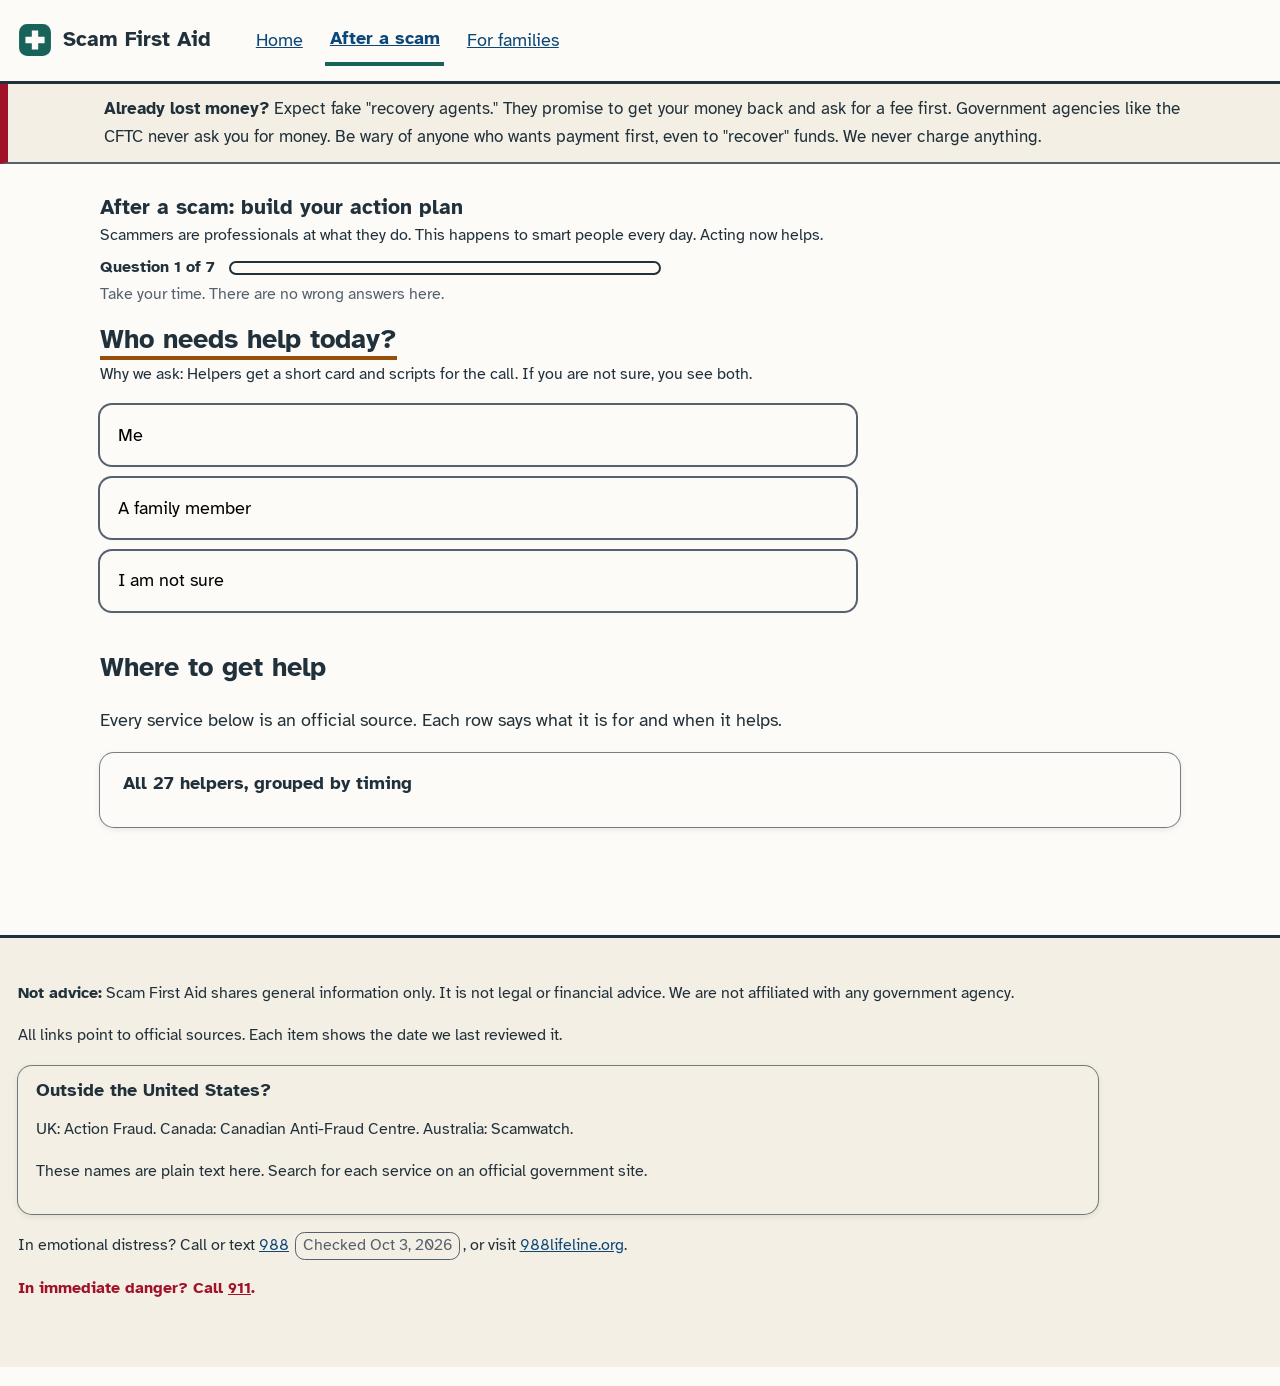
==== commit 2dd2a317: "Publish f9aa8748ce5e" ====
--- a/after-a-scam.html
+++ b/after-a-scam.html
@@ -22,13 +22,15 @@
   </nav>
 </header>
 
+<!-- BANNER:START -->
 <div class="banner-warning">
-  <p class="banner-full"><strong>Already lost money?</strong> Expect fake "recovery agents." They promise to get your money back and ask for a fee first. Government agencies like the CFTC never ask you for money. Be wary of anyone who wants payment first, even to "recover" funds. We never charge anything.</p>
+  <p class="banner-full"><strong>Already lost money?</strong> Expect fake &quot;recovery agents.&quot; They promise to get your money back and ask for a fee first. Government agencies like the CFTC never ask you for money. Be wary of anyone who wants payment first, even to &quot;recover&quot; funds. We never charge anything.</p>
   <details class="banner-short">
     <summary><span><strong>Lost money?</strong> Beware fees.</span></summary>
-    <p>They promise to get your money back and ask for a fee first. Government agencies like the CFTC never ask you for money. Be wary of anyone who wants payment first, even to "recover" funds. We never charge anything.</p>
+    <p>They promise to get your money back and ask for a fee first. Government agencies like the CFTC never ask you for money. Be wary of anyone who wants payment first, even to &quot;recover&quot; funds. We never charge anything.</p>
   </details>
 </div>
+<!-- BANNER:END -->
 
 <main id="main">
   <div class="page-intro">
@@ -37,14 +39,14 @@
   </div>
 
   <section id="wizard" aria-labelledby="wiz-title">
-    <h2 id="wiz-title">Answer a few questions</h2>
+    <h2 id="wiz-title" class="visually-hidden">Answer a few questions</h2>
     <div id="wiz-body"></div>
     <noscript>
       <h3>The short version, no JavaScript needed</h3>
       <ol>
         <li><strong>Call your bank's fraud line now.</strong> Use the number on the back of your card or a paper statement. Ask them to flag your account and review recent activity. Say: "Someone scammed me. Please flag my account."</li>
         <li><strong>Wired money?</strong> Ask your bank to pull the wire back (a recall). The FBI's Recovery Asset Team can help ask banks to freeze money sent by wire. It helps most when you report as quickly as possible. The quicker you act, the better your chance of getting your money back.</li>
-        <li><strong>Paid with gift cards?</strong> Call the company now. Apple: <a href="tel:+18002752273">1-800-275-2273</a> <span class="phone-state">Checked Oct 3, 2026</span>. Amazon: <a href="tel:+18882804331">1-888-280-4331</a> <span class="phone-state phone-state-flag">Not verified. The FTC lists this number. Amazon's own help pages do not. You can also use the number on the back of the card.</span> Target: <a href="tel:+18005442943">1-800-544-2943</a> <span class="phone-state">Checked Oct 3, 2026</span>. Google Play takes reports online - use the <a href="https://consumer.ftc.gov/articles/avoiding-and-reporting-gift-card-scams" target="_blank" rel="noopener noreferrer">FTC contact list</a>.</li>
+        <li><strong>Paid with gift cards?</strong> Call the company now. Apple: <a href="tel:+18002752273">1-800-275-2273</a> <span class="phone-state">Checked Oct 3, 2026</span>. Amazon takes reports online, not by phone: sign in and use Contact Us in its Help pages. Target: <a href="tel:+18005442943">1-800-544-2943</a> <span class="phone-state">Checked Oct 3, 2026</span>. Google Play takes reports online - use the <a href="https://consumer.ftc.gov/articles/avoiding-and-reporting-gift-card-scams" target="_blank" rel="noopener noreferrer">FTC contact list</a>.</li>
         <li><strong>Forward scam texts to 7726.</strong> When your carrier replies, send them the sender's number. See the <a href="https://www.fcc.gov/consumers/guides/stop-unwanted-robocalls-and-texts" target="_blank" rel="noopener noreferrer">FCC guide</a>.</li>
         <li><strong>Debit card, payment app, or ACH bank transfer you did not approve?</strong> Tell your bank: "Please treat this as a disputed error under federal rules. If you need more than 10 business days, give me provisional credit now." Try to report within 60 days of the statement showing it. Some cases can take 45 or 90 days. Read the <a href="https://www.consumerfinance.gov/rules-policy/regulations/1005/11/" target="_blank" rel="noopener noreferrer">CFPB rule</a>. If you sent the payment yourself, getting it back is harder, not hopeless.</li>
         <li><strong>Bank said no or went quiet?</strong> Complain to the <a href="https://www.consumerfinance.gov/complaint/" target="_blank" rel="noopener noreferrer">CFPB</a>. Companies must answer.</li>
@@ -58,150 +60,257 @@
     </noscript>
   </section>
 
-  <div id="plan" hidden></div>
+  <div class="plan-layout">
+    <div id="plan" hidden></div>
+    <aside id="plan-side" class="plan-side" aria-labelledby="plan-side-title" hidden></aside>
+  </div>
 
   <section id="help-directory" aria-labelledby="help-dir-title">
     <h2 id="help-dir-title">Where to get help</h2>
     <p>Every service below is an official source. Each row says what it is for and when it helps.</p>
 <!-- HELP-DIRECTORY:START -->
-    <details class="help-directory" open>
+    <details class="help-directory">
       <summary>All 27 helpers, grouped by timing</summary>
       <ul class="directory-list">
       <li class="dir-row" data-agency="ftc-giftcards">
         <p class="dir-head"><strong>FTC gift card scam contacts list</strong> <span class="dir-chip">First hour</span></p>
         <p class="dir-for">Find the current phone numbers for gift-card company fraud teams.</p>
-        <p class="dir-meta"><a href="https://consumer.ftc.gov/articles/avoiding-and-reporting-gift-card-scams" target="_blank" rel="noopener noreferrer">FTC: Avoiding and Reporting Gift Card Scams</a> · <a href="tel:+18002752273">1-800-275-2273</a> Apple or iTunes gift cards <span class="phone-state">Checked Oct 3, 2026</span> · <a href="tel:+18882804331">1-888-280-4331</a> Amazon gift cards <span class="phone-state phone-state-flag">Not verified. The FTC lists this number. Amazon's own help pages do not. You can also use the number on the back of the card.</span> · <a href="tel:+18005442943">1-800-544-2943</a> Target gift cards <span class="phone-state">Checked Oct 3, 2026</span> <span class="dir-reviewed">Reviewed 2026-08</span></p>
+        <ul class="dir-calls">
+          <li><a class="phone-link call-btn" href="tel:+18002752273">1-800-275-2273</a> <span class="dir-call-label">Apple or iTunes gift cards</span> <span class="phone-state">Checked Oct 3, 2026</span></li>
+          <li><a class="phone-link call-btn" href="tel:+18005442943">1-800-544-2943</a> <span class="dir-call-label">Target gift cards</span> <span class="phone-state">Checked Oct 3, 2026</span></li>
+        </ul>
+        <ul class="dir-links">
+          <li><a href="https://consumer.ftc.gov/articles/avoiding-and-reporting-gift-card-scams" target="_blank" rel="noopener noreferrer">FTC: Avoiding and Reporting Gift Card Scams</a></li>
+        </ul>
+        <p class="dir-meta"><span class="dir-reviewed">Reviewed 2026-08</span></p>
       </li>
       <li class="dir-row" data-agency="ftc-crypto">
         <p class="dir-head"><strong>FTC: cryptocurrency scams</strong> <span class="dir-chip">First hour</span></p>
         <p class="dir-for">Learn why crypto has no chargeback and why fast reports still matter.</p>
-        <p class="dir-meta"><a href="https://consumer.ftc.gov/articles/what-know-about-cryptocurrency-and-scams" target="_blank" rel="noopener noreferrer">FTC: What to know about cryptocurrency and scams</a> <span class="dir-reviewed">Reviewed 2026-08</span></p>
+        <ul class="dir-links">
+          <li><a href="https://consumer.ftc.gov/articles/what-know-about-cryptocurrency-and-scams" target="_blank" rel="noopener noreferrer">FTC: What to know about cryptocurrency and scams</a></li>
+        </ul>
+        <p class="dir-meta"><span class="dir-reviewed">Reviewed 2026-08</span></p>
       </li>
       <li class="dir-row" data-agency="cfpb-reg-e">
         <p class="dir-head"><strong>CFPB electronic-transfer rule</strong> <span class="dir-chip">First day</span></p>
         <p class="dir-for">Read the federal clock your bank must follow on disputed transfers.</p>
-        <p class="dir-meta"><a href="https://www.consumerfinance.gov/rules-policy/regulations/1005/11/" target="_blank" rel="noopener noreferrer">CFPB electronic-transfer rule</a> <span class="dir-reviewed">Reviewed 2026-08</span></p>
+        <ul class="dir-links">
+          <li><a href="https://www.consumerfinance.gov/rules-policy/regulations/1005/11/" target="_blank" rel="noopener noreferrer">CFPB electronic-transfer rule</a></li>
+        </ul>
+        <p class="dir-meta"><span class="dir-reviewed">Reviewed 2026-08</span></p>
       </li>
       <li class="dir-row" data-agency="cftc-recovery-frauds">
         <p class="dir-head"><strong>CFTC: recovery fraud warnings</strong> <span class="dir-chip">First day</span></p>
         <p class="dir-for">Check why fee-based offers to trace or recover crypto are scams.</p>
-        <p class="dir-meta"><a href="https://www.cftc.gov/LearnAndProtect/AdvisoriesAndArticles/RecoveryFrauds.html" target="_blank" rel="noopener noreferrer">CFTC: Recovery frauds</a> <span class="dir-reviewed">Reviewed 2026-08</span></p>
+        <ul class="dir-links">
+          <li><a href="https://www.cftc.gov/LearnAndProtect/AdvisoriesAndArticles/RecoveryFrauds.html" target="_blank" rel="noopener noreferrer">CFTC: Recovery frauds</a></li>
+        </ul>
+        <p class="dir-meta"><span class="dir-reviewed">Reviewed 2026-08</span></p>
       </li>
       <li class="dir-row" data-agency="ovc-elder-hotline">
         <p class="dir-head"><strong>DOJ National Elder Fraud Hotline</strong> <span class="dir-chip">First day</span></p>
         <p class="dir-for">Report fraud against anyone age 60 or older to a case manager.</p>
-        <p class="dir-for">Scammers use the hotline's name and phone number. They threaten to file a suit. They ask for personal information or money. Do not give personal information, such as a social security number, or money.</p>
-        <p class="dir-meta"><a href="https://ovc.ojp.gov/program/stop-elder-fraud/providing-help-restoring-hope" target="_blank" rel="noopener noreferrer">National Elder Fraud Hotline</a> · <a href="tel:+18333728311">1-833-372-8311</a> National Elder Fraud Hotline (Mon-Fri, 10 a.m.-6 p.m. ET) <span class="phone-state">Checked Oct 3, 2026</span> <span class="dir-reviewed">Reviewed 2026-08</span></p>
+        <p class="dir-warn">Scammers use the hotline's name and phone number. They threaten to file a suit. They ask for personal information or money. Do not give personal information, such as a social security number, or money.</p>
+        <ul class="dir-calls">
+          <li><a class="phone-link call-btn" href="tel:+18333728311">1-833-372-8311</a> <span class="dir-call-label">National Elder Fraud Hotline (Mon-Fri, 10 a.m.-6 p.m. ET)</span> <span class="phone-state">Checked Oct 3, 2026</span></li>
+        </ul>
+        <ul class="dir-links">
+          <li><a href="https://ovc.ojp.gov/program/stop-elder-fraud/providing-help-restoring-hope" target="_blank" rel="noopener noreferrer">National Elder Fraud Hotline</a></li>
+        </ul>
+        <p class="dir-meta"><span class="dir-reviewed">Reviewed 2026-08</span></p>
       </li>
       <li class="dir-row" data-agency="ic3">
         <p class="dir-head"><strong>FBI Internet Crime Complaint Center (IC3)</strong> <span class="dir-chip">First day</span></p>
         <p class="dir-for">Quick reports let agents ask banks to freeze wire money.</p>
-        <p class="dir-meta"><a href="https://www.ic3.gov/" target="_blank" rel="noopener noreferrer">IC3.gov</a> <span class="dir-reviewed">Reviewed 2026-08</span></p>
+        <ul class="dir-links">
+          <li><a href="https://www.ic3.gov/" target="_blank" rel="noopener noreferrer">IC3.gov</a></li>
+        </ul>
+        <p class="dir-meta"><span class="dir-reviewed">Reviewed 2026-08</span></p>
       </li>
       <li class="dir-row" data-agency="fcc-7726-guide">
         <p class="dir-head"><strong>FCC guide: stop unwanted texts (7726)</strong> <span class="dir-chip">First day</span></p>
         <p class="dir-for">Learn how to forward scam texts to your carrier at 7726.</p>
-        <p class="dir-meta"><a href="https://www.fcc.gov/consumers/guides/stop-unwanted-robocalls-and-texts" target="_blank" rel="noopener noreferrer">fcc.gov/consumers/guides/stop-unwanted-robocalls-and-texts</a> <span class="dir-reviewed">Reviewed 2026-08</span></p>
+        <ul class="dir-links">
+          <li><a href="https://www.fcc.gov/consumers/guides/stop-unwanted-robocalls-and-texts" target="_blank" rel="noopener noreferrer">fcc.gov/consumers/guides/stop-unwanted-robocalls-and-texts</a></li>
+        </ul>
+        <p class="dir-meta"><span class="dir-reviewed">Reviewed 2026-08</span></p>
       </li>
       <li class="dir-row" data-agency="ftc-reportfraud">
         <p class="dir-head"><strong>FTC Report Fraud</strong> <span class="dir-chip">First day</span></p>
         <p class="dir-for">File a fraud report that feeds federal investigations.</p>
-        <p class="dir-meta"><a href="https://reportfraud.ftc.gov/" target="_blank" rel="noopener noreferrer">ReportFraud.ftc.gov</a> <span class="dir-reviewed">Reviewed 2026-08</span></p>
+        <ul class="dir-links">
+          <li><a href="https://reportfraud.ftc.gov/" target="_blank" rel="noopener noreferrer">ReportFraud.ftc.gov</a></li>
+        </ul>
+        <p class="dir-meta"><span class="dir-reviewed">Reviewed 2026-08</span></p>
       </li>
       <li class="dir-row" data-agency="ftc-credit-freezes">
         <p class="dir-head"><strong>FTC: credit freezes and fraud alerts</strong> <span class="dir-chip">First day</span></p>
         <p class="dir-for">Follow the official how-to for a free lock or a fast fraud alert.</p>
-        <p class="dir-meta"><a href="https://consumer.ftc.gov/articles/credit-freezes-and-fraud-alerts" target="_blank" rel="noopener noreferrer">FTC: Credit Freezes and Fraud Alerts</a> <span class="dir-reviewed">Reviewed 2026-08</span></p>
+        <ul class="dir-links">
+          <li><a href="https://consumer.ftc.gov/articles/credit-freezes-and-fraud-alerts" target="_blank" rel="noopener noreferrer">FTC: Credit Freezes and Fraud Alerts</a></li>
+        </ul>
+        <p class="dir-meta"><span class="dir-reviewed">Reviewed 2026-08</span></p>
       </li>
       <li class="dir-row" data-agency="ftc-scammed">
         <p class="dir-head"><strong>FTC: what to do if you were scammed</strong> <span class="dir-chip">First day</span></p>
         <p class="dir-for">See the FTC list of first moves after any scam, with links to each helper.</p>
-        <p class="dir-meta"><a href="https://consumer.ftc.gov/articles/what-do-if-you-were-scammed" target="_blank" rel="noopener noreferrer">FTC: What to do if you were scammed</a> <span class="dir-reviewed">Reviewed 2026-09</span></p>
+        <ul class="dir-links">
+          <li><a href="https://consumer.ftc.gov/articles/what-do-if-you-were-scammed" target="_blank" rel="noopener noreferrer">FTC: What to do if you were scammed</a></li>
+        </ul>
+        <p class="dir-meta"><span class="dir-reviewed">Reviewed 2026-09</span></p>
       </li>
       <li class="dir-row" data-agency="identitytheft">
         <p class="dir-head"><strong>IdentityTheft.gov</strong> <span class="dir-chip">First day</span></p>
         <p class="dir-for">Build a personal identity-theft recovery plan with ready-made letters.</p>
-        <p class="dir-meta"><a href="https://www.identitytheft.gov/" target="_blank" rel="noopener noreferrer">IdentityTheft.gov</a> <span class="dir-reviewed">Reviewed 2026-08</span></p>
+        <ul class="dir-links">
+          <li><a href="https://www.identitytheft.gov/" target="_blank" rel="noopener noreferrer">IdentityTheft.gov</a></li>
+        </ul>
+        <p class="dir-meta"><span class="dir-reviewed">Reviewed 2026-08</span></p>
       </li>
       <li class="dir-row" data-agency="cfpb-complaint">
         <p class="dir-head"><strong>CFPB complaint portal</strong> <span class="dir-chip">First week</span></p>
         <p class="dir-for">Complain when your bank denies a fraud claim or stalls past its deadline.</p>
-        <p class="dir-meta"><a href="https://www.consumerfinance.gov/complaint/" target="_blank" rel="noopener noreferrer">CFPB complaint portal</a> <span class="dir-reviewed">Reviewed 2026-08</span></p>
+        <ul class="dir-links">
+          <li><a href="https://www.consumerfinance.gov/complaint/" target="_blank" rel="noopener noreferrer">CFPB complaint portal</a></li>
+        </ul>
+        <p class="dir-meta"><span class="dir-reviewed">Reviewed 2026-08</span></p>
       </li>
       <li class="dir-row" data-agency="ovc-compensation">
         <p class="dir-head"><strong>Crime victim compensation funds</strong> <span class="dir-chip">First week</span></p>
         <p class="dir-for">Ask whether state funds can pay back costs such as counseling or lost pay.</p>
-        <p class="dir-meta"><a href="https://ovc.ojp.gov/topics/victim-compensation" target="_blank" rel="noopener noreferrer">OVC: Victim compensation</a> <span class="dir-reviewed">Reviewed 2026-09</span></p>
+        <ul class="dir-links">
+          <li><a href="https://ovc.ojp.gov/topics/victim-compensation" target="_blank" rel="noopener noreferrer">OVC: Victim compensation</a></li>
+        </ul>
+        <p class="dir-meta"><span class="dir-reviewed">Reviewed 2026-09</span></p>
       </li>
       <li class="dir-row" data-agency="fcc-complaints">
         <p class="dir-head"><strong>FCC Consumer Complaints</strong> <span class="dir-chip">First week</span></p>
         <p class="dir-for">Complain about unwanted calls and texts to the phone regulator.</p>
-        <p class="dir-meta"><a href="https://consumercomplaints.fcc.gov/hc/en-us" target="_blank" rel="noopener noreferrer">consumercomplaints.fcc.gov</a> · <a href="tel:+18882255322">1-888-225-5322</a> FCC consumer line <span class="phone-state">Checked Oct 3, 2026</span> <span class="dir-reviewed">Reviewed 2026-08</span></p>
+        <ul class="dir-calls">
+          <li><a class="phone-link call-btn" href="tel:+18882255322">1-888-225-5322</a> <span class="dir-call-label">FCC consumer line</span> <span class="phone-state">Checked Oct 3, 2026</span></li>
+        </ul>
+        <ul class="dir-links">
+          <li><a href="https://consumercomplaints.fcc.gov/hc/en-us" target="_blank" rel="noopener noreferrer">consumercomplaints.fcc.gov</a></li>
+        </ul>
+        <p class="dir-meta"><span class="dir-reviewed">Reviewed 2026-08</span></p>
       </li>
       <li class="dir-row" data-agency="irs-scams">
         <p class="dir-head"><strong>IRS identity theft and scam reporting</strong> <span class="dir-chip">First week</span></p>
         <p class="dir-for">Report tax identity theft and follow the official recovery steps.</p>
-        <p class="dir-meta"><a href="https://www.irs.gov/identity-theft-fraud-scams" target="_blank" rel="noopener noreferrer">irs.gov identity theft and scams</a> <span class="dir-reviewed">Reviewed 2026-08</span></p>
+        <ul class="dir-links">
+          <li><a href="https://www.irs.gov/identity-theft-fraud-scams" target="_blank" rel="noopener noreferrer">irs.gov identity theft and scams</a></li>
+        </ul>
+        <p class="dir-meta"><span class="dir-reviewed">Reviewed 2026-08</span></p>
       </li>
       <li class="dir-row" data-agency="ssa-scams">
         <p class="dir-head"><strong>Social Security scams hub</strong> <span class="dir-chip">First week</span></p>
         <p class="dir-for">Report scams at the hub, or call to block electronic access to your record.</p>
-        <p class="dir-meta"><a href="https://www.ssa.gov/scam/" target="_blank" rel="noopener noreferrer">SSA scam hub</a> · <a href="https://oig.ssa.gov/report/" target="_blank" rel="noopener noreferrer">SSA scam report form</a> · <a href="tel:+18007721213">1-800-772-1213</a> Social Security <span class="phone-state">Checked Oct 3, 2026</span> <span class="dir-reviewed">Reviewed 2026-09</span></p>
+        <ul class="dir-calls">
+          <li><a class="phone-link call-btn" href="tel:+18007721213">1-800-772-1213</a> <span class="dir-call-label">Social Security</span> <span class="phone-state">Checked Oct 3, 2026</span></li>
+        </ul>
+        <ul class="dir-links">
+          <li><a href="https://www.ssa.gov/scam/" target="_blank" rel="noopener noreferrer">SSA scam hub</a></li>
+          <li><a href="https://oig.ssa.gov/report/" target="_blank" rel="noopener noreferrer">SSA scam report form</a></li>
+        </ul>
+        <p class="dir-meta"><span class="dir-reviewed">Reviewed 2026-09</span></p>
       </li>
       <li class="dir-row" data-agency="state-consumer">
         <p class="dir-head"><strong>State consumer protection office</strong> <span class="dir-chip">First week</span></p>
         <p class="dir-for">Find your state consumer office, which handles local scams.</p>
-        <p class="dir-meta"><a href="https://www.usa.gov/state-consumer" target="_blank" rel="noopener noreferrer">USA.gov state consumer finder</a> <span class="dir-reviewed">Reviewed 2026-09</span></p>
+        <ul class="dir-links">
+          <li><a href="https://www.usa.gov/state-consumer" target="_blank" rel="noopener noreferrer">USA.gov state consumer finder</a></li>
+        </ul>
+        <p class="dir-meta"><span class="dir-reviewed">Reviewed 2026-09</span></p>
       </li>
       <li class="dir-row" data-agency="uspis">
         <p class="dir-head"><strong>US Postal Inspection Service</strong> <span class="dir-chip">First week</span></p>
         <p class="dir-for">Report crimes that moved through the mail to postal inspectors.</p>
-        <p class="dir-meta"><a href="https://www.uspis.gov/report" target="_blank" rel="noopener noreferrer">uspis.gov/report</a> <span class="dir-reviewed">Reviewed 2026-08</span></p>
+        <ul class="dir-links">
+          <li><a href="https://www.uspis.gov/report" target="_blank" rel="noopener noreferrer">uspis.gov/report</a></li>
+        </ul>
+        <p class="dir-meta"><span class="dir-reviewed">Reviewed 2026-08</span></p>
       </li>
       <li class="dir-row" data-agency="lifeline-988">
         <p class="dir-head"><strong>988 Suicide &amp; Crisis Lifeline</strong> <span class="dir-chip">Ongoing</span></p>
         <p class="dir-for">Reach free, private support day and night when distress runs high.</p>
-        <p class="dir-meta"><a href="https://988lifeline.org/" target="_blank" rel="noopener noreferrer">988lifeline.org</a> · <a href="tel:988">988</a> Call or text <span class="phone-state">Checked Oct 3, 2026</span> <span class="dir-reviewed">Reviewed 2026-08</span></p>
+        <ul class="dir-calls">
+          <li><a class="phone-link call-btn" href="tel:988">988</a> <span class="dir-call-label">Call or text</span> <span class="phone-state">Checked Oct 3, 2026</span></li>
+        </ul>
+        <ul class="dir-links">
+          <li><a href="https://988lifeline.org/" target="_blank" rel="noopener noreferrer">988lifeline.org</a></li>
+        </ul>
+        <p class="dir-meta"><span class="dir-reviewed">Reviewed 2026-08</span></p>
       </li>
       <li class="dir-row" data-agency="annualcreditreport">
         <p class="dir-head"><strong>AnnualCreditReport.com</strong> <span class="dir-chip">Ongoing</span></p>
         <p class="dir-for">Pull your free credit reports from all three bureaus.</p>
-        <p class="dir-meta"><a href="https://www.annualcreditreport.com/index.action" target="_blank" rel="noopener noreferrer">AnnualCreditReport.com</a> · <a href="tel:+18773228228">1-877-322-8228</a> AnnualCreditReport.com phone <span class="phone-state">Checked Oct 3, 2026</span> <span class="dir-reviewed">Reviewed 2026-08</span></p>
+        <ul class="dir-calls">
+          <li><a class="phone-link call-btn" href="tel:+18773228228">1-877-322-8228</a> <span class="dir-call-label">AnnualCreditReport.com phone</span> <span class="phone-state">Checked Oct 3, 2026</span></li>
+        </ul>
+        <ul class="dir-links">
+          <li><a href="https://www.annualcreditreport.com/index.action" target="_blank" rel="noopener noreferrer">AnnualCreditReport.com</a></li>
+        </ul>
+        <p class="dir-meta"><span class="dir-reviewed">Reviewed 2026-08</span></p>
       </li>
       <li class="dir-row" data-agency="cfpb-older-adults">
         <p class="dir-head"><strong>CFPB: fraud guides for older adults</strong> <span class="dir-chip">Ongoing</span></p>
         <p class="dir-for">Get free federal handouts about scams against older adults.</p>
-        <p class="dir-meta"><a href="https://www.consumerfinance.gov/consumer-tools/educator-tools/resources-for-older-adults/protecting-against-fraud/" target="_blank" rel="noopener noreferrer">CFPB: Protecting against fraud</a> <span class="dir-reviewed">Reviewed 2026-09</span></p>
+        <ul class="dir-links">
+          <li><a href="https://www.consumerfinance.gov/consumer-tools/educator-tools/resources-for-older-adults/protecting-against-fraud/" target="_blank" rel="noopener noreferrer">CFPB: Protecting against fraud</a></li>
+        </ul>
+        <p class="dir-meta"><span class="dir-reviewed">Reviewed 2026-09</span></p>
       </li>
       <li class="dir-row" data-agency="cfpb-msem">
         <p class="dir-head"><strong>CFPB: Managing Someone Else's Money</strong> <span class="dir-chip">Ongoing</span></p>
         <p class="dir-for">Read the free guides for helpers who handle another person's money.</p>
-        <p class="dir-meta"><a href="https://www.consumerfinance.gov/consumer-tools/managing-someone-elses-money/" target="_blank" rel="noopener noreferrer">CFPB: Managing Someone Else's Money</a> <span class="dir-reviewed">Reviewed 2026-09</span></p>
+        <ul class="dir-links">
+          <li><a href="https://www.consumerfinance.gov/consumer-tools/managing-someone-elses-money/" target="_blank" rel="noopener noreferrer">CFPB: Managing Someone Else's Money</a></li>
+        </ul>
+        <p class="dir-meta"><span class="dir-reviewed">Reviewed 2026-09</span></p>
       </li>
       <li class="dir-row" data-agency="cftc-romance">
         <p class="dir-head"><strong>CFTC: romance scam advisory</strong> <span class="dir-chip">Ongoing</span></p>
         <p class="dir-for">Learn how romance scams drain savings through fake trading sites.</p>
-        <p class="dir-meta"><a href="https://www.cftc.gov/LearnAndProtect/AdvisoriesAndArticles/RomanceScam.html" target="_blank" rel="noopener noreferrer">CFTC: Romance scams</a> <span class="dir-reviewed">Reviewed 2026-09</span></p>
+        <ul class="dir-links">
+          <li><a href="https://www.cftc.gov/LearnAndProtect/AdvisoriesAndArticles/RomanceScam.html" target="_blank" rel="noopener noreferrer">CFTC: Romance scams</a></li>
+        </ul>
+        <p class="dir-meta"><span class="dir-reviewed">Reviewed 2026-09</span></p>
       </li>
       <li class="dir-row" data-agency="doj-elderjustice">
         <p class="dir-head"><strong>DOJ Elder Justice Initiative</strong> <span class="dir-chip">Ongoing</span></p>
         <p class="dir-for">Find Justice Department steps on elder abuse.</p>
-        <p class="dir-meta"><a href="https://www.justice.gov/elderjustice" target="_blank" rel="noopener noreferrer">Elder Justice Initiative</a> <span class="dir-reviewed">Reviewed 2026-09</span></p>
+        <ul class="dir-links">
+          <li><a href="https://www.justice.gov/elderjustice" target="_blank" rel="noopener noreferrer">Elder Justice Initiative</a></li>
+        </ul>
+        <p class="dir-meta"><span class="dir-reviewed">Reviewed 2026-09</span></p>
       </li>
       <li class="dir-row" data-agency="eldercare-locator">
         <p class="dir-head"><strong>Eldercare Locator</strong> <span class="dir-chip">Ongoing</span></p>
         <p class="dir-for">Find local elder help, or your state's Adult Protective Services number, by phone.</p>
-        <p class="dir-meta"><a href="https://eldercare.acl.gov/" target="_blank" rel="noopener noreferrer">eldercare.acl.gov</a> · <a href="tel:+18006771116">1-800-677-1116</a> Eldercare Locator <span class="phone-state">Checked Oct 3, 2026</span> <span class="dir-reviewed">Reviewed 2026-08</span></p>
+        <ul class="dir-calls">
+          <li><a class="phone-link call-btn" href="tel:+18006771116">1-800-677-1116</a> <span class="dir-call-label">Eldercare Locator</span> <span class="phone-state">Checked Oct 3, 2026</span></li>
+        </ul>
+        <ul class="dir-links">
+          <li><a href="https://eldercare.acl.gov/" target="_blank" rel="noopener noreferrer">eldercare.acl.gov</a></li>
+        </ul>
+        <p class="dir-meta"><span class="dir-reviewed">Reviewed 2026-08</span></p>
       </li>
       <li class="dir-row" data-agency="ncea">
         <p class="dir-head"><strong>National Center on Elder Abuse</strong> <span class="dir-chip">Ongoing</span></p>
         <p class="dir-for">Learn the signs of elder abuse and how to report it.</p>
-        <p class="dir-meta"><a href="https://ncea.acl.gov" target="_blank" rel="noopener noreferrer">National Center on Elder Abuse</a> <span class="dir-reviewed">Reviewed 2026-09</span></p>
+        <ul class="dir-links">
+          <li><a href="https://ncea.acl.gov" target="_blank" rel="noopener noreferrer">National Center on Elder Abuse</a></li>
+        </ul>
+        <p class="dir-meta"><span class="dir-reviewed">Reviewed 2026-09</span></p>
       </li>
       <li class="dir-row" data-agency="nia-elder-abuse">
         <p class="dir-head"><strong>NIA: elder abuse explainer</strong> <span class="dir-chip">Ongoing</span></p>
         <p class="dir-for">Read a plain health guide to money abuse signs in older adults.</p>
-        <p class="dir-meta"><a href="https://www.nia.nih.gov/health/elder-abuse" target="_blank" rel="noopener noreferrer">NIA: Elder abuse</a> <span class="dir-reviewed">Reviewed 2026-09</span></p>
+        <ul class="dir-links">
+          <li><a href="https://www.nia.nih.gov/health/elder-abuse" target="_blank" rel="noopener noreferrer">NIA: Elder abuse</a></li>
+        </ul>
+        <p class="dir-meta"><span class="dir-reviewed">Reviewed 2026-09</span></p>
       </li>
       </ul>
     </details>
--- a/assets/css/site.css
+++ b/assets/css/site.css
@@ -12,6 +12,34 @@
   --urgent: #8a4500;
   --today-badge-bg: #7a4d00;
   --danger: #a11229;
+
+  /* Five text sizes (1rem = 18px). 16px is the floor. */
+  --t-small: 0.889rem; /* 16px: meta, sources, chips, badges */
+  --t-body: 1rem; /* 18px */
+  --t-lead: 1.167rem; /* 21px: step titles, the words to say */
+  --t-h2: 1.5rem; /* 27px: section and question titles */
+  --t-h1: 2rem; /* 36px: page titles */
+
+  /* One box level: a soft shadow edge instead of a heavy frame. */
+  --card-edge: 0 0 0 1px rgba(33, 49, 60, 0.6), 0 2px 6px rgba(33, 49, 60, 0.12);
+  --control-edge: 0 0 0 2px var(--line), 0 1px 3px rgba(33, 49, 60, 0.12);
+  --card-radius: 14px;
+}
+
+/* Stored reading font: local files only, no font service. Licence: LICENSE-FONT. */
+@font-face {
+  font-family: "Atkinson Hyperlegible";
+  src: url("../fonts/atkinson-hyperlegible-400.woff2") format("woff2");
+  font-weight: 400;
+  font-style: normal;
+  font-display: swap;
+}
+@font-face {
+  font-family: "Atkinson Hyperlegible";
+  src: url("../fonts/atkinson-hyperlegible-700.woff2") format("woff2");
+  font-weight: 700;
+  font-style: normal;
+  font-display: swap;
 }
 
 * { box-sizing: border-box; }
@@ -25,25 +53,44 @@
   margin: 0;
   background: var(--paper);
   color: var(--ink);
-  font-family: "Source Sans 3", "Source Sans Pro", -apple-system, "Segoe UI", Roboto, Arial, sans-serif;
+  font-family: "Atkinson Hyperlegible", -apple-system, "Segoe UI", Roboto, Arial, sans-serif;
+  font-size: var(--t-body);
   line-height: 1.6;
+  overflow-wrap: anywhere;
 }
 
 body.large-print {
-  font-size: 133%;
+  --t-small: 1.185rem;
+  --t-body: 1.333rem;
+  --t-lead: 1.556rem;
+  --t-h2: 2rem;
+  --t-h1: 2.667rem;
 }
 
 p, li, dd { max-width: 46rem; }
 
-h1, h2, h3 { line-height: 1.2; max-width: 40rem; }
-
-a { color: var(--link); }
+h1, h2, h3, h4 { line-height: 1.2; max-width: 40rem; }
+h1 { font-size: var(--t-h1); }
+h2 { font-size: var(--t-h2); }
+h3 { font-size: var(--t-lead); }
+h4 { font-size: var(--t-body); }
+
+a { color: var(--link); overflow-wrap: anywhere; }
 a:visited { color: var(--link-visited); }
 
 a:focus-visible, button:focus-visible, input:focus-visible, select:focus-visible, [tabindex]:focus-visible {
   outline: 4px solid var(--focus);
   outline-offset: 3px;
   border-radius: 4px;
+}
+
+/* Headings the page moves focus to (tabindex="-1"): a quiet underline, still 3:1 or better. */
+[tabindex="-1"]:focus-visible {
+  outline: none;
+  text-decoration: underline;
+  text-decoration-color: var(--focus);
+  text-decoration-thickness: 4px;
+  text-underline-offset: 0.3em;
 }
 
 .skip {
@@ -78,7 +125,7 @@
 .brand {
   margin: 0;
   font-weight: 700;
-  font-size: 1.25rem;
+  font-size: var(--t-lead);
 }
 .brand-link {
   display: inline-flex;
@@ -120,7 +167,7 @@
   border-bottom: 2px solid var(--line);
   border-left: 8px solid var(--danger);
   padding: 0.65rem 1rem;
-  font-size: 0.95rem;
+  font-size: 0.95rem; /* the one off-scale size: the captain asked to keep this banner exactly as it was */
 }
 .banner-warning p { margin: 0 auto; max-width: 60rem; }
 .banner-short { display: none; }
@@ -131,13 +178,10 @@
   margin: 0 auto;
 }
 
-.lede { font-size: 1.15rem; }
+.lede { font-size: var(--t-lead); }
 
 .hero {
-  background: var(--calm-soft);
-  border: 2px solid var(--line);
-  border-radius: 20px;
-  padding: 1.5rem;
+  padding: 1rem 0;
   margin: 0 0 1.5rem;
   display: grid;
   gap: 1rem;
@@ -145,7 +189,7 @@
 }
 .hero h1 {
   margin: 0 0 0.4rem;
-  font-size: 1.9rem;
+  font-size: var(--t-h1);
   letter-spacing: -0.01em;
 }
 .hero .lede { margin: 0; }
@@ -157,7 +201,7 @@
 }
 
 @media (min-width: 48rem) {
-  .hero { grid-template-columns: 1.2fr 1fr; padding: 1.25rem 1.75rem; }
+  .hero { grid-template-columns: 1.2fr 1fr; padding: 1rem 0; }
   .hero-art { max-width: 14rem; }
 }
 
@@ -180,9 +224,10 @@
   }
   .banner-short[open] summary::after { content: "Show less"; }
   .hero-art { display: none; }
+  .site-header { padding: 0.25rem 1rem; gap: 0 1.5rem; }
   main { padding-top: 0.75rem; }
-  .hero { padding: 1rem; margin-bottom: 1rem; }
-  .hero h1 { font-size: 1.55rem; }
+  .hero { padding: 0.5rem 0; margin-bottom: 0.75rem; }
+  .hero h1 { font-size: var(--t-h2); }
   main.home {
     display: flex;
     flex-direction: column;
@@ -197,20 +242,24 @@
     clip: rect(0 0 0 0);
     white-space: nowrap;
   }
-  body.plan-helper .plan-header h2 { font-size: 1.35rem; }
-  body.plan-helper #plan > .lede { font-size: 1rem; margin: 0.5rem 0; }
-  body.plan-helper .helper-jump { font-size: 0.95rem; margin: 0; }
+  body.plan-helper .plan-header h2 { font-size: var(--t-lead); }
+  body.plan-helper #plan > .lede { font-size: var(--t-body); margin: 0.5rem 0; }
+  body.plan-helper .helper-jump { font-size: var(--t-small); margin: 0; }
   body.plan-helper .plan-header { margin-top: 1rem; padding-top: 0.75rem; }
-  body.plan-helper .plan-actions { flex-wrap: nowrap; gap: 0.35rem; }
-  body.plan-helper .plan-actions .btn { padding: 0.5rem 0.6rem; font-size: 0.85rem; min-height: 44px; }
+  body.plan-helper .plan-header .plan-actions { flex-wrap: nowrap; gap: 0.35rem; }
+  body.plan-helper .plan-header .plan-actions .btn { padding: 0.5rem 0.6rem; font-size: var(--t-small); min-height: 44px; }
   body.plan-helper .plan-date { margin-top: 0.15rem; }
   body.plan-helper .tier-heading { margin-top: 0.75rem; }
+}
+
+@media (max-width: 15rem) {
+  body.plan-helper .plan-actions { flex-wrap: wrap; }
 }
 
 .doors {
   display: grid;
   gap: 1.5rem;
-  grid-template-columns: repeat(auto-fit, minmax(17rem, 1fr));
+  grid-template-columns: repeat(auto-fit, minmax(min(100%, 15rem), 1fr));
   margin: 0 0 2rem;
   padding: 0;
   list-style: none;
@@ -221,11 +270,8 @@
   grid-template-columns: minmax(0, 1fr) minmax(18rem, 1.25fr);
   gap: 1.25rem;
   align-items: center;
-  padding: 1.25rem;
+  padding: 0;
   margin: 0 0 2rem;
-  background: var(--calm-soft);
-  border: 2px solid var(--line);
-  border-radius: 18px;
 }
 .how-section h2 { margin-top: 0; }
 .how-section p { margin-top: 0; }
@@ -236,8 +282,8 @@
 }
 
 .door {
-  border: 3px solid var(--ink);
-  border-radius: 18px;
+  box-shadow: var(--control-edge);
+  border-radius: var(--card-radius);
   padding: 1.25rem 1.4rem 1.15rem;
   display: flex;
   flex-direction: column;
@@ -252,7 +298,7 @@
 .door:hover {
   background: var(--soft);
   transform: translateY(-2px);
-  box-shadow: 0 4px 0 rgba(33, 49, 60, 0.25);
+  box-shadow: var(--control-edge), 0 4px 8px rgba(33, 49, 60, 0.18);
 }
 .door-icon {
   width: 52px;
@@ -260,7 +306,7 @@
 }
 .door-eyebrow {
   align-self: flex-start;
-  font-size: 0.85rem;
+  font-size: var(--t-small);
   font-weight: 700;
   letter-spacing: 0.06em;
   text-transform: uppercase;
@@ -269,7 +315,8 @@
   border-radius: 999px;
   padding: 0.2rem 0.75rem;
 }
-.door h2 { margin: 0; font-size: 1.45rem; }
+.door { min-width: 0; overflow-wrap: anywhere; }
+.door h2 { margin: 0; font-size: var(--t-h2); }
 .door p { margin: 0; }
 .door-cta {
   margin-top: auto;
@@ -281,17 +328,15 @@
 .how-list li { margin-bottom: 0.75rem; }
 
 .privacy-box {
-  border: 2px solid var(--calm);
-  border-radius: 14px;
-  background: var(--calm-soft);
-  padding: 1.25rem 1.5rem;
+  border-left: 4px solid var(--calm);
+  padding: 0.25rem 0 0.25rem 1.1rem;
   margin: 2rem 0;
 }
 .privacy-box h2 { margin-top: 0; }
 
 .crisis-box {
-  border: 3px solid var(--ink);
-  border-radius: 12px;
+  box-shadow: var(--card-edge);
+  border-radius: var(--card-radius);
   padding: 1.25rem 1.5rem;
   margin: 2rem 0 0;
 }
@@ -304,13 +349,24 @@
 }
 .danger-line a, .danger-note a { color: inherit; }
 
+.wiz-progress-wrap {
+  display: flex;
+  flex-wrap: wrap;
+  align-items: center;
+  gap: 0.1rem 0.75rem;
+  margin: 0.5rem 0 0;
+}
 .wiz-progress {
   font-weight: 700;
-  margin: 1rem 0 0.25rem;
+  font-size: var(--t-small);
+  margin: 0;
 }
 
 .wiz-reassure {
-  margin: 0.25rem 0 0.75rem;
+  flex-basis: 100%;
+  margin: 0;
+  font-size: var(--t-small);
+  line-height: 1.4;
   color: var(--line);
 }
 
@@ -319,6 +375,7 @@
   border: 2px solid var(--ink);
   border-radius: 999px;
   overflow: hidden;
+  flex: 1 1 8rem;
   max-width: 24rem;
   background: var(--paper);
 }
@@ -331,23 +388,32 @@
 }
 
 .qcard {
-  border: 2px solid var(--ink);
-  border-radius: 16px;
-  padding: 1.5rem;
-  margin-top: 1rem;
+  border: 0;
+  padding: 0;
+  margin: 1rem 0 0;
+  min-width: 0;
   max-width: 42rem;
-  background: var(--paper);
-}
-.qcard legend {
-  font-weight: 700;
-  font-size: 1.2rem;
-  padding: 0 0.25rem;
+}
+.qcard-title {
+  font-size: var(--t-h2);
+  font-weight: 700;
+  line-height: 1.2;
+  margin: 0 0 0.35rem;
 }
 .qcard .why {
   margin: 0 0 1rem;
+  font-size: var(--t-small);
   color: var(--ink);
 }
-.qcard fieldset { border: none; margin: 0; padding: 0; }
+
+@media (max-width: 480px) {
+  .qcard { padding: 0.6rem 0 0.75rem; margin-top: 0.4rem; }
+  .qcard .why { font-size: var(--t-small); line-height: 1.4; margin-bottom: 0.75rem; }
+}
+
+/* Question screens: the page title and intro stay, small, above the progress. */
+body:not(.plan-shown) .page-intro h1 { font-size: var(--t-lead); margin: 0 0 0.2rem; }
+body:not(.plan-shown) .page-intro .lede { font-size: var(--t-small); line-height: 1.4; margin: 0; }
 
 .choices {
   display: grid;
@@ -366,7 +432,8 @@
   text-align: left;
   font: inherit;
   padding: 0.85rem 1rem;
-  border: 2px solid var(--ink);
+  border: 0;
+  box-shadow: var(--control-edge);
   border-radius: 12px;
   background: var(--paper);
   cursor: pointer;
@@ -418,11 +485,11 @@
 }
 .plan-actions { display: flex; gap: 0.5rem; flex-wrap: wrap; }
 .plan-date { margin: 0.35rem 0 0; color: var(--line); }
-.plan-print-brand, .privacy-print-note { display: none; }
+.plan-print-brand, .privacy-print-note, .print-sources { display: none; }
 
 .tier-heading {
   margin: 1.75rem 0 0.5rem;
-  font-size: 1.15rem;
+  font-size: var(--t-lead);
   letter-spacing: 0.02em;
 }
 
@@ -432,28 +499,39 @@
   list-style: none;
 }
 
+/* One box level. Wide screens: a soft card. Phones: a top rule and space, no frame. */
 .step-card {
-  border: 2px solid var(--ink);
-  border-radius: 16px;
+  box-shadow: var(--card-edge);
+  border-radius: var(--card-radius);
   padding: 1.25rem 1.4rem;
   margin: 1rem 0;
   break-inside: avoid;
 }
+@media (max-width: 40rem) {
+  .step-card {
+    box-shadow: none;
+    border-radius: 0;
+    border-top: 2px solid var(--line);
+    padding: 1rem 0 0.25rem;
+    margin: 1.25rem 0;
+  }
+}
 .step-head {
-  display: flex;
-  flex-wrap: wrap;
-  gap: 0.5rem 0.75rem;
+  display: grid;
+  grid-template-columns: auto minmax(0, 1fr);
+  gap: 0.2rem 0.5rem;
   align-items: baseline;
 }
+.step-head .badge { grid-column: 2; justify-self: start; }
 .step-number {
   font-weight: 700;
   color: var(--calm-dark);
-  font-size: 1.15rem;
-}
-.step-head h4 { margin: 0; }
+  font-size: var(--t-lead);
+}
+.step-head h4 { margin: 0; font-size: var(--t-lead); }
 
 .badge {
-  font-size: 0.85rem;
+  font-size: var(--t-small);
   font-weight: 700;
   padding: 0.2rem 0.6rem;
   border-radius: 999px;
@@ -466,22 +544,30 @@
 
 .step-label { font-weight: 700; }
 
+/* Words to say: a plain left rule. The helper's own words are the one tinted, larger block. */
 .say-block {
-  background: var(--soft);
-  border-left: 6px solid var(--calm);
-  padding: 0.85rem 1.1rem;
+  border-left: 4px solid var(--calm);
+  padding: 0.1rem 0 0.1rem 0.9rem;
   margin: 0.75rem 0;
-  border-radius: 0 10px 10px 0;
-}
-.say-block p { margin: 0 0 0.5rem; }
-.say-block blockquote {
-  margin: 0;
-  font-size: 1.05rem;
+}
+.say-block p { margin: 0 0 0.35rem; }
+.say-block blockquote { margin: 0; }
+.say-block.say-mine {
+  background: var(--calm-soft);
+  border-left: 6px solid var(--calm-dark);
+  border-radius: 0 12px 12px 0;
+  padding: 0.75rem 1rem;
+}
+.say-block.say-mine .step-label { color: var(--calm-dark); }
+.say-block.say-mine blockquote {
+  font-size: var(--t-lead);
+  font-weight: 700;
 }
 
 .copy-btn {
   font: inherit;
-  font-size: 0.95rem;
+  margin-top: 0.35rem;
+  font-size: var(--t-small);
   min-height: 52px;
   padding: 0.35rem 0.9rem;
   border-radius: 10px;
@@ -501,12 +587,12 @@
 .contacts li { margin: 0.35rem 0; }
 .phone-link {
   font-weight: 700;
-  font-size: 1.15rem;
+  font-size: var(--t-lead);
 }
 
 .phone-state {
   display: inline-block;
-  font-size: 0.8rem;
+  font-size: var(--t-small);
   font-weight: 400;
   color: var(--line);
   border: 1px solid var(--line);
@@ -522,11 +608,13 @@
   border-radius: 0.4em;
 }
 
+.step-why { font-size: var(--t-small); }
 .source-line {
-  font-size: 0.9rem;
+  font-size: var(--t-small);
   color: var(--line);
   margin: 0.75rem 0 0;
 }
+.own-advice { display: block; font-size: var(--t-small); font-style: italic; color: var(--line); }
 .source-line a { color: var(--link); }
 
 .done-box {
@@ -550,27 +638,32 @@
   margin: 1rem 0;
 }
 .chip {
-  border: 2px solid var(--line);
+  border: 1px solid var(--line);
   border-radius: 999px;
   padding: 0.3rem 0.8rem;
   background: var(--soft);
 }
 
 .fam-form {
-  border: 2px solid var(--ink);
-  border-radius: 16px;
+  box-shadow: var(--card-edge);
+  border-radius: var(--card-radius);
   padding: 1.5rem;
   margin: 1rem 0;
   max-width: 34rem;
   background: var(--paper);
 }
+.fam-form fieldset { border: 0; margin: 0; padding: 0; min-width: 0; }
 .fam-form label {
   display: block;
   font-weight: 700;
   margin-bottom: 0.3rem;
 }
+.fam-form fieldset { min-width: 0; }
 .fam-form select {
   font: inherit;
+  max-width: 100%;
+  min-width: 0;
+  box-sizing: border-box;
   min-height: 52px;
   padding: 0.5rem;
   border: 2px solid var(--ink);
@@ -616,13 +709,14 @@
   padding: 0.6rem 0.75rem;
   text-align: left;
   vertical-align: top;
+  overflow-wrap: anywhere;
 }
 
 .script-lines { padding-left: 1.25rem; }
 .script-lines li { margin-bottom: 0.6rem; }
 
 .agreement-lines { padding-left: 1.25rem; }
-.agreement-lines li { margin-bottom: 0.6rem; }
+.agreement-lines li { margin-bottom: 0.6rem; overflow-wrap: anywhere; }
 
 .print-only { display: none; }
 
@@ -647,16 +741,15 @@
   .practice-roles { grid-template-columns: 1fr 1fr; }
 }
 .practice-role {
-  border: 2px solid var(--line);
-  border-radius: 12px;
+  box-shadow: var(--card-edge);
+  border-radius: var(--card-radius);
   padding: 0.75rem 1rem;
-  background: var(--soft);
 }
 .practice-role h4 { margin: 0 0 0.35rem; }
 
 .letter-block {
-  border: 2px solid var(--ink);
-  border-radius: 14px;
+  box-shadow: var(--card-edge);
+  border-radius: var(--card-radius);
   padding: 1rem 1.25rem;
   margin: 1rem 0;
 }
@@ -664,8 +757,9 @@
 .letter-body p { margin: 0.5rem 0; }
 
 .ritual-picker {
-  border: 2px solid var(--ink);
-  border-radius: 12px;
+  border: 0;
+  box-shadow: var(--card-edge);
+  border-radius: var(--card-radius);
   padding: 0.75rem 1rem;
   margin: 0.75rem 0;
   max-width: 34rem;
@@ -686,7 +780,7 @@
 .site-footer {
   border-top: 3px solid var(--ink);
   padding: 1.5rem 1rem 2.75rem;
-  font-size: 0.95rem;
+  font-size: var(--t-small);
   background: var(--soft);
 }
 .site-footer p { max-width: 60rem; }
@@ -694,10 +788,10 @@
   max-width: 60rem;
   margin: 1rem 0;
   padding: 0.75rem 1rem;
-  border: 2px solid var(--line);
-  border-radius: 12px;
-}
-.footer-card h2 { margin: 0 0 0.35rem; font-size: 1.1rem; }
+  box-shadow: var(--card-edge);
+  border-radius: var(--card-radius);
+}
+.footer-card h2 { margin: 0 0 0.35rem; font-size: var(--t-body); }
 
 @media (prefers-reduced-motion: reduce) {
   html { scroll-behavior: auto; }
@@ -705,9 +799,9 @@
 }
 
 .help-directory {
-  border: 2px solid var(--ink);
-  border-radius: 16px;
-  padding: 1rem 1.25rem;
+  box-shadow: var(--card-edge);
+  border-radius: var(--card-radius);
+  padding: 0.25rem 1.25rem 1rem;
   margin: 1rem 0 2rem;
   background: var(--paper);
 }
@@ -716,22 +810,23 @@
   align-items: center;
   min-height: 52px;
   font-weight: 700;
-  font-size: 1.1rem;
+  font-size: var(--t-body);
   cursor: pointer;
 }
 .directory-list {
   list-style: none;
   padding: 0;
-  margin: 1rem 0 0;
+  margin: 0.5rem 0 0;
   display: grid;
   gap: 0.85rem;
 }
 .dir-row {
-  border: 2px solid var(--line);
-  border-radius: 12px;
-  padding: 0.75rem 1rem;
-  background: var(--soft);
-}
+  min-width: 0;
+  overflow-wrap: anywhere;
+  border-top: 1px solid var(--line);
+  padding: 0.75rem 0 0;
+}
+.dir-row:first-child { border-top: 0; padding-top: 0; }
 .dir-head {
   margin: 0 0 0.25rem;
   display: flex;
@@ -740,54 +835,87 @@
   gap: 0.5rem;
 }
 .dir-chip {
-  font-size: 0.85rem;
-  font-weight: 700;
-  border: 2px solid var(--line);
+  font-size: var(--t-small);
+  font-weight: 700;
+  border: 1px solid var(--line);
   border-radius: 999px;
   padding: 0.15rem 0.7rem;
   background: var(--paper);
 }
 .dir-for { margin: 0 0 0.35rem; }
-.dir-meta { margin: 0; font-size: 0.9rem; }
+.dir-warn { margin: 0 0 0.35rem; font-size: var(--t-small); }
+/* Row slots, always in this order: name, what it is for, call buttons with their check state under
+   each number, links, reviewed date. Decision 32 still scans every phone link for its state. */
+.dir-calls, .dir-links {
+  list-style: none;
+  margin: 0.25rem 0;
+  padding: 0;
+  display: flex;
+  flex-wrap: wrap;
+  gap: 0.35rem 1rem;
+}
+.dir-calls li {
+  display: grid;
+  justify-items: start;
+  align-content: start;
+  gap: 0.2rem;
+  max-width: 100%;
+}
+.dir-calls .phone-state { margin: 0; max-width: 100%; }
+.dir-call-label { font-size: var(--t-small); }
+a.call-btn {
+  display: inline-flex;
+  align-items: center;
+  min-height: 52px;
+  padding: 0.4rem 1rem;
+  border: 2px solid var(--calm-dark);
+  border-radius: 12px;
+  background: var(--paper);
+  text-decoration: none;
+}
+.dir-links a {
+  display: inline-flex;
+  align-items: center;
+  min-height: 52px;
+}
+.dir-meta { margin: 0; font-size: var(--t-small); }
 .dir-reviewed { color: var(--line); }
 
 .evidence-box {
-  border: 2px solid var(--calm-dark);
-  border-radius: 14px;
-  background: var(--calm-soft);
-  padding: 1rem 1.25rem;
-  margin: 1rem 0;
+  border-left: 4px solid var(--calm);
+  padding: 0.25rem 0 0.25rem 1.1rem;
+  margin: 1.25rem 0;
 }
 .evidence-box h3 { margin-top: 0; }
 .evidence-box ul { padding-left: 1.25rem; margin-bottom: 0; }
 .evidence-box li { margin-bottom: 0.4rem; }
 
 .helper-card {
-  border: 2px solid var(--calm-dark);
-  border-radius: 14px;
-  background: var(--calm-soft);
-  padding: 1rem 1.25rem;
-  margin: 1rem 0;
+  border-left: 4px solid var(--calm);
+  padding: 0.25rem 0 0.25rem 1.1rem;
+  margin: 1.25rem 0;
   overflow-wrap: anywhere;
 }
 .helper-card h3 { margin-top: 0; }
 .helper-card ul { padding-left: 1.25rem; margin-bottom: 0; }
 .helper-card li { margin-bottom: 0.5rem; }
 .helper-card summary { font-weight: 700; cursor: pointer; min-height: 2.75rem; }
-.helper-card .source-line { display: block; font-size: 0.9rem; }
+.helper-card .source-line { display: block; }
 .helper-dir-title { margin: 1rem 0 0.4rem; }
-.helper-jump { margin: 0.25rem 0 0; font-size: 1rem; }
-.helper-words {
-  border: 2px solid var(--calm-dark);
-  border-radius: 14px;
-  background: var(--calm-soft);
-  padding: 1rem 1.25rem;
-  margin: 1rem 0;
+.helper-jump { margin: 0.25rem 0 0; font-size: var(--t-body); }
+.helper-words,
+.helper-denial {
+  border-left: 4px solid var(--calm);
+  padding: 0.25rem 0 0.25rem 1.1rem;
+  margin: 1.25rem 0;
   overflow-wrap: anywhere;
 }
-.helper-words h3 { margin-top: 0; }
+.helper-words h3,
+.helper-denial h3 { margin-top: 0; }
 .helper-words .step-note { margin-bottom: 0; }
-.say-helper { border-style: dashed; }
+.helper-denial ul { padding-left: 1.25rem; margin-bottom: 0.75rem; }
+.helper-denial li { margin-bottom: 0.5rem; }
+.helper-denial .source-line { display: block; }
 
 .wallet-card {
   border: 2px dashed var(--ink);
@@ -797,7 +925,7 @@
   max-width: 3.5in;
   background: var(--paper);
 }
-.wallet-card h3 { margin-top: 0; font-size: 1rem; }
+.wallet-card h3 { margin-top: 0; font-size: var(--t-body); }
 .wallet-card p { margin: 0.3rem 0; }
 .wallet-card ul { padding-left: 1.25rem; margin-bottom: 0; }
 .wallet-card li { margin-bottom: 0.3rem; }
@@ -809,3 +937,49 @@
 @media (max-width: 47.99rem) {
   .how-section { grid-template-columns: 1fr; }
 }
+
+/* ---------- Side column: who to call, and what you say (helper plan, 64rem and wider) ---------- */
+.plan-side { display: none; }
+@media (min-width: 64rem) {
+  body.plan-helper .plan-layout:has(> .plan-side:not([hidden])) {
+    display: grid;
+    grid-template-columns: minmax(0, 1fr) 19rem;
+    gap: 2rem;
+    align-items: start;
+  }
+  body.plan-helper .plan-side:not([hidden]) {
+    display: block;
+    position: sticky;
+    top: 1rem;
+    margin-top: 2.5rem;
+    border-left: 4px solid var(--calm);
+    padding: 0.25rem 0 0.25rem 1.1rem;
+  }
+  .plan-side h3 { font-size: var(--t-lead); margin: 0 0 0.5rem; }
+  .plan-side h4 { font-size: var(--t-body); margin: 0.75rem 0 0.35rem; color: var(--calm-dark); }
+  .plan-side .contacts li { margin: 0.5rem 0; }
+  .plan-side .phone-state { display: block; margin: 0.2rem 0 0; }
+  .plan-side .say-block blockquote { font-size: var(--t-body); }
+}
+
+@media (forced-colors: active) {
+  .door, .choice, .crisis-box, .fam-form, .practice-role, .letter-block, .ritual-picker, .footer-card, .help-directory {
+    border: 2px solid CanvasText;
+  }
+}
+@media (forced-colors: active) and (min-width: 40.01rem) {
+  .step-card { border: 2px solid CanvasText; }
+}
+
+/* End of the plan: Start over asks in the page; "Keep my plan" is the safe choice. */
+.plan-end { margin: 1.5rem 0 0; }
+.confirm {
+  border: 2px solid var(--ink);
+  border-radius: 12px;
+  padding: 0.75rem 1rem;
+  margin-top: 0.75rem;
+  max-width: 32rem;
+  background: var(--paper);
+}
+.confirm[hidden] { display: none; }
+.confirm p { margin: 0 0 0.5rem; }
--- a/assets/css/print.css
+++ b/assets/css/print.css
@@ -1,5 +1,5 @@
 @page {
-  margin: 0.5in;
+  margin: 0.4in;
 }
 
 @page wallet {
@@ -8,14 +8,21 @@
 }
 
 body {
-  font-size: 11pt;
-  line-height: 1.4;
+  font-size: 9pt;
+  line-height: 1.25;
   color: #000;
   background: #fff;
 }
 
+/* Padding below the wallet-card page would otherwise print as a blank sheet. */
+main {
+  padding: 0;
+  margin: 0;
+  max-width: none;
+}
+
 body.large-print {
-  font-size: 13pt;
+  font-size: 11.5pt;
 }
 
 [tabindex]:focus,
@@ -28,8 +35,13 @@
   display: none !important;
 }
 
+.plan-side,
 body.plan-shown #help-directory {
   display: none !important;
+}
+
+.plan-layout {
+  display: block !important;
 }
 
 .site-header,
@@ -57,6 +69,24 @@
   display: block !important;
 }
 
+/* Sources: one list on paper, so the per-block lines stay on screen only; the own-advice label stays. */
+.source-line,
+.helper-words .btn {
+  display: none !important;
+}
+.print-sources {
+  display: block !important;
+  margin: 6pt 0 0;
+  font-size: 8pt;
+  break-inside: avoid;
+  page-break-inside: avoid;
+}
+.print-sources h3 { font-size: 9.5pt; margin: 0 0 2pt; }
+.print-sources ul { margin: 0; padding-left: 12pt; columns: 2; column-gap: 14pt; }
+.print-sources li { break-inside: avoid; overflow-wrap: anywhere; }
+
+p, li { max-width: none; }
+
 a {
   color: #000;
   text-decoration: none;
@@ -71,9 +101,9 @@
   margin: 0 0 2pt;
 }
 
-h1 { font-size: 18pt; }
-h2 { font-size: 15pt; }
-h3 { font-size: 13pt; }
+h1 { font-size: 16pt; }
+h2 { font-size: 13pt; }
+h3 { font-size: 11pt; }
 
 .plan-header {
   border-top: none;
@@ -96,24 +126,89 @@
 
 .step-card,
 .crisis-box {
-  border: 1.5pt solid #000;
+  border: 1pt solid #000;
   border-radius: 0;
-  padding: 6pt 9pt;
-  margin: 5pt 0;
+  padding: 3pt 7pt;
+  margin: 3pt 0;
   break-inside: avoid;
   page-break-inside: avoid;
 }
 
 .evidence-box,
 .helper-words,
+.helper-denial,
 .wallet-card {
-  border: 1.5pt solid #000;
+  border: 1pt solid #000;
   border-radius: 0;
-  padding: 6pt 9pt;
-  margin: 5pt 0;
-  break-inside: avoid;
-  page-break-inside: avoid;
-}
+  background: none !important;
+  padding: 3pt 7pt;
+  margin: 3pt 0;
+  break-inside: avoid;
+  page-break-inside: avoid;
+}
+
+.helper-card,
+.evidence-box,
+.helper-words,
+.crisis-box,
+.step-card {
+  background: none !important;
+}
+.helper-card {
+  border: 1pt solid #000;
+  border-radius: 0;
+  padding: 3pt 7pt;
+  margin: 3pt 0;
+}
+
+/* The plan flows in two columns so a letter side holds the steps and their phone numbers. */
+.plan-list-wrap {
+  columns: 2;
+  column-gap: 16pt;
+}
+.plan-list-wrap .plan-list { margin: 0; }
+
+/* Long blocks may break between their items; the items stay whole. */
+.helper-card,
+.evidence-box,
+.helper-words,
+.crisis-box,
+.step-card {
+  break-inside: auto;
+  page-break-inside: auto;
+}
+.helper-card li,
+.step-card .contacts,
+.step-card p,
+.step-card .contacts li,
+.evidence-box li,
+.crisis-box li,
+.say-block {
+  break-inside: avoid;
+  page-break-inside: avoid;
+}
+
+/* Screen cards use shadow edges; paper keeps plain black rules. */
+.step-card,
+.crisis-box,
+.evidence-box,
+.helper-words,
+.helper-denial,
+.letter-block,
+.fam-form,
+.practice-role,
+.footer-card {
+  box-shadow: none;
+}
+
+.say-block.say-mine {
+  background: #fff;
+  border-radius: 0;
+  border-left: 3pt solid #000;
+  padding: 4pt 7pt;
+}
+.say-block.say-mine .step-label { color: #000; }
+.say-block.say-mine blockquote { font-size: 10.5pt; font-weight: 700; }
 
 .letter-block,
 .ritual-strip,
@@ -170,6 +265,16 @@
 
 .wallet-card li { margin-bottom: 1pt; }
 .wallet-card .phone-state { font-size: 6pt; }
+.wallet-card h3 { font-size: 9pt; margin: 0 0 2pt; }
+.wallet-card p { margin: 0 0 2pt; }
+.helper-card .helper-directory { font-size: 8pt; padding-left: 12pt; margin: 2pt 0; }
+.helper-card .helper-directory li { break-inside: avoid; margin-bottom: 2pt; }
+.evidence-box ul { margin: 2pt 0; padding-left: 12pt; }
+.evidence-box li { margin-bottom: 1pt; }
+.say-block.say-helper { border: 0; border-left: 3pt solid #000; }
+.step-note { margin: 2pt 0; }
+.helper-card p, .helper-card ul, .helper-card h4 { margin-top: 2pt; margin-bottom: 2pt; }
+.say-block p, .say-block blockquote { margin-top: 1pt; margin-bottom: 1pt; }
 
 .tier-heading {
   break-after: avoid;
@@ -186,9 +291,19 @@
 }
 .say-block blockquote { font-size: 10.5pt; }
 
-.step-head h4 { font-size: 11.5pt; }
-
-.badge { color: #000; }
+.step-head { display: flex; flex-wrap: wrap; align-items: baseline; gap: 2pt 6pt; }
+.step-head h4,
+.step-number { font-size: 11.5pt; }
+.step-number { color: #000; }
+
+h4,
+.step-why,
+.own-advice,
+.footer-card h2 {
+  font-size: 1em;
+}
+
+.badge { color: #000; font-size: 8pt; }
 
 .contacts { margin: 2pt 0; }
 .contacts li { margin: 1pt 0; }
